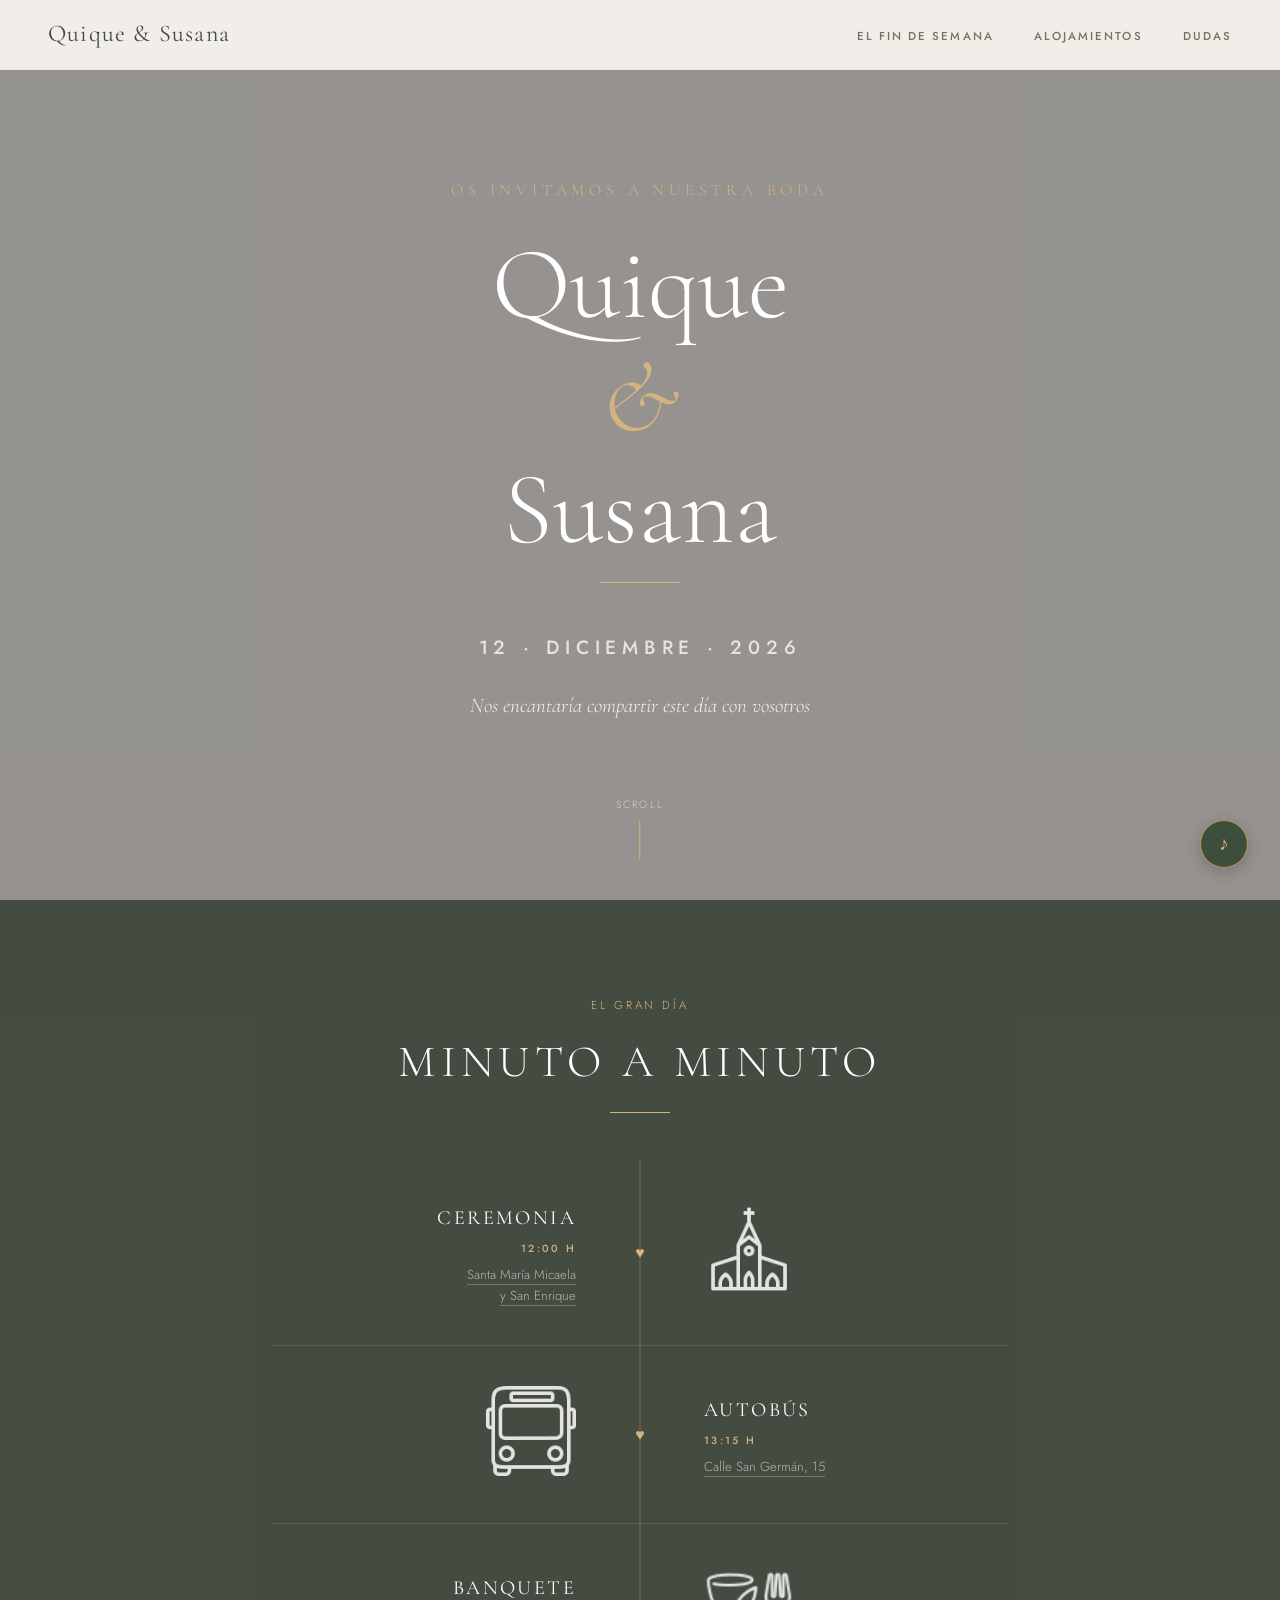
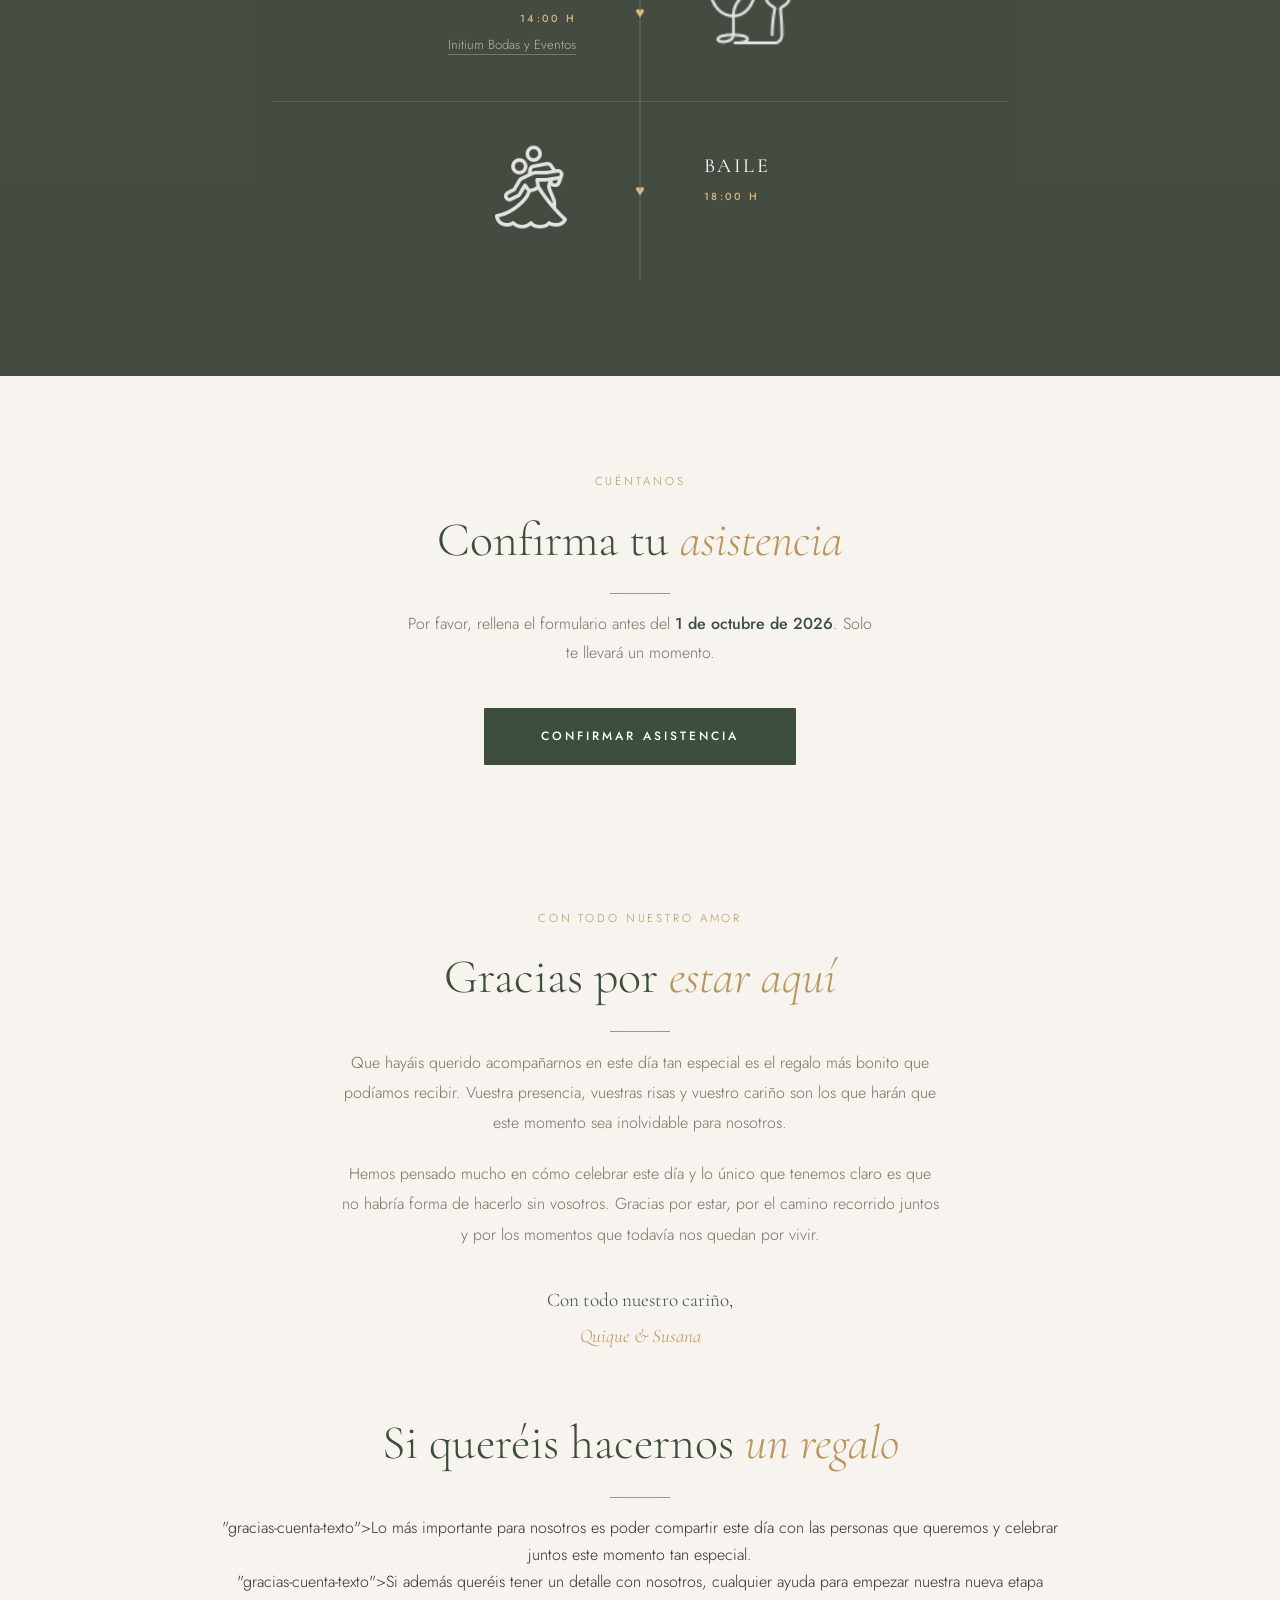
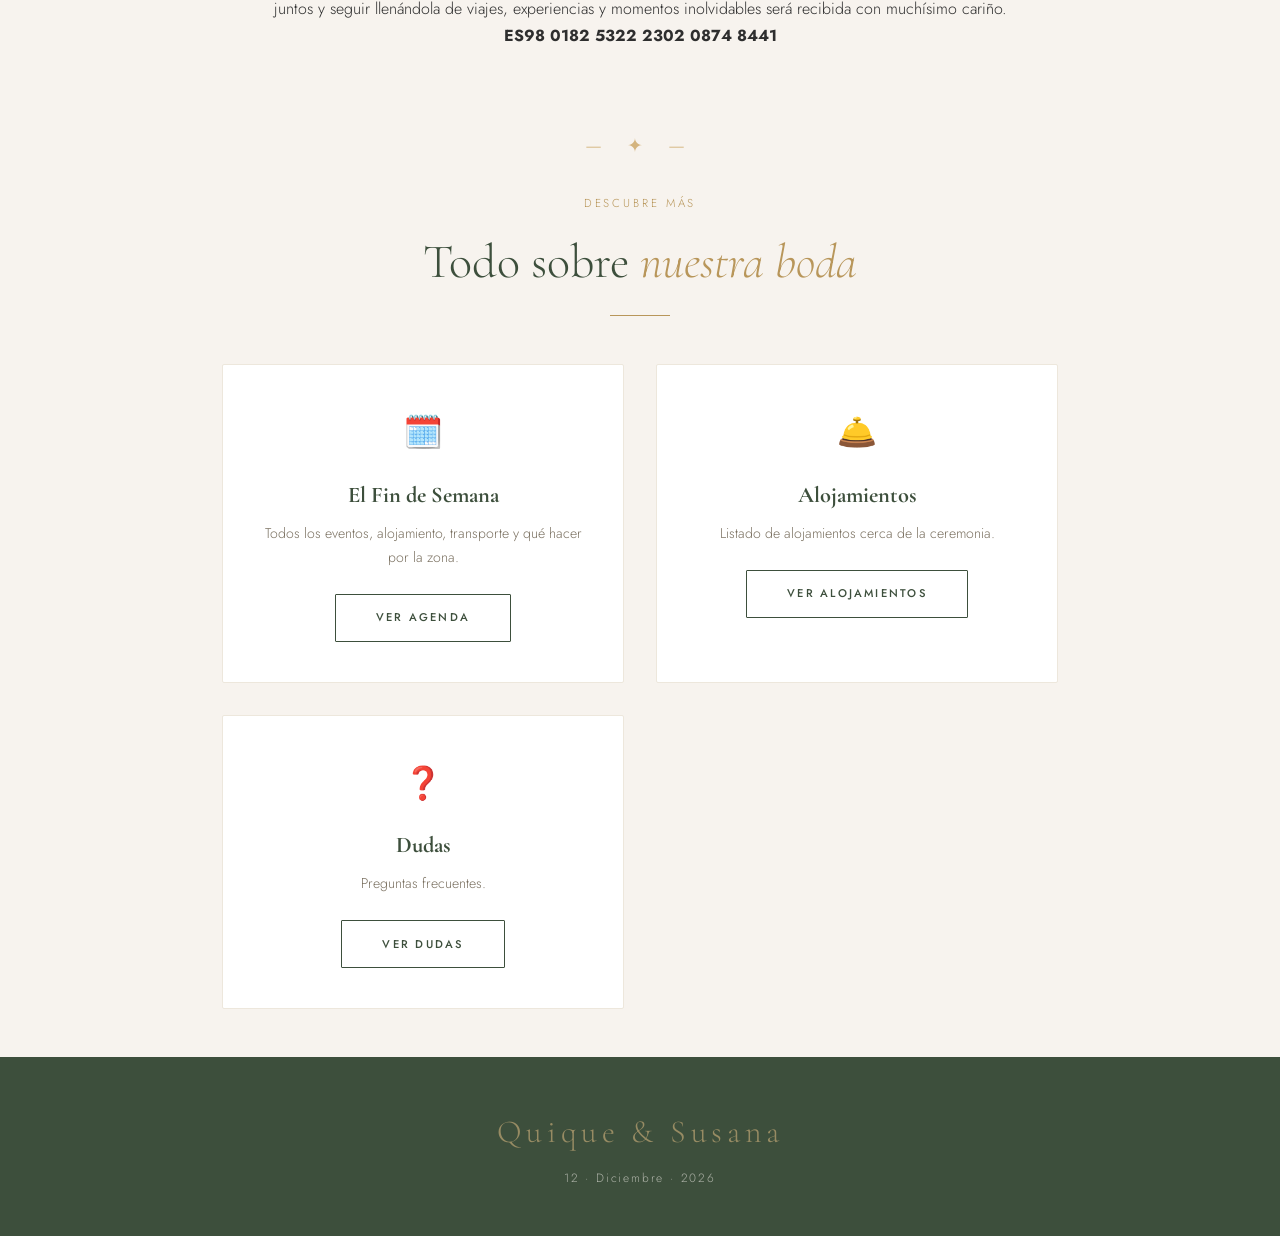
==== index.html @ ec11c087 "Update index.html" ====
<!DOCTYPE html>
<html lang="es">
<head>
  <meta charset="UTF-8" />
  <meta name="viewport" content="width=device-width, initial-scale=1.0" />
  <title>Quique &amp; Susana — Nuestra Boda</title>
  <meta name="description" content="Nos encantaría compartir este día con vosotros. Quique y Susana se casan." />
  <link rel="stylesheet" href="css/styles.css" />
</head>
<body>

  <script src="js/nav.js"></script>

  <!-- MÚSICA -->
  <audio id="musica-boda" loop preload="auto">
    <source src="music/cancion.mp3" type="audio/mpeg">
  </audio>
  <button class="music-btn" id="music-btn" aria-label="Reproducir música">
    <span class="music-icon">♪</span>
  </button>

  <!-- HERO -->
  <section class="hero">
    <p class="hero-ornament">Os invitamos a nuestra boda</p>
    <h1>Quique<br><em>&amp;</em><br>Susana</h1>
    <div class="hero-divider"></div>
    <p class="hero-fecha">12 · Diciembre · 2026</p>
    <p class="hero-tagline">Nos encantaría compartir este día con vosotros</p>
    <div class="scroll-hint"><span>Scroll</span></div>
  </section>

<!-- MINUTO A MINUTO -->
<section class="seccion-timeline">
  <p class="section-subtitle tl-sub">El gran día</p>
  <h2 class="tl-titulo">Minuto a Minuto</em></h2>
  <div class="section-divider tl-div"></div>

  <div class="tl2-linea">

    <div class="tl2-fila">
      <div class="tl2-izq">
        <p class="tl2-nombre">Ceremonia</p>
        <p class="tl2-hora">12:00 h</p>
        <p class="tl2-lugar">
          <a href="https://www.google.com/maps/place/Parroquia+Santa+Mar%C3%ADa+Micaela+y+San+Enrique/@40.4556296,-3.6995782,17z/data=!3m2!4b1!5s0xd42290230dfd3ff:0x9cf616111c5d8d3f!4m6!3m5!1s0xd422903cb84acc3:0x60b1eb9ef5229536!8m2!3d40.4556255!4d-3.6970033!16s%2Fg%2F1vgx21jt?entry=ttu&g_ep=EgoyMDI2MDgxOS4wIKXMDSoASAFQAw%3D%3D" target="_blank" rel="noopener" class="tl2-enlace">
            Santa María Micaela<br>y San Enrique
          </a>
        </p>
      </div>
      <div class="tl2-centro"><span class="tl2-corazon">♥</span></div>
      <div class="tl2-der">
        <img src="img/icons8-iglesia-100.png" alt="Ceremonia" class="tl2-img">
      </div>
    </div>

    <div class="tl2-fila reverse">
      <div class="tl2-izq">
        <img src="img/icons8-autobús-100.png" alt="Autobús" class="tl2-img">
      </div>
      <div class="tl2-centro"><span class="tl2-corazon">♥</span></div>
      <div class="tl2-der">
        <p class="tl2-nombre">Autobús</p>
        <p class="tl2-hora">13:15 h</p>
        <p class="tl2-lugar">
          <a href="https://www.google.com/maps/place/C.+de+San+Germ%C3%A1n,+15,+Tetu%C3%A1n,+28020+Madrid/@40.4562988,-3.6975394,17z/data=!3m1!4b1!4m6!3m5!1s0xd422902fde0911b:0xd0519e570d35926f!8m2!3d40.4562947!4d-3.6949645!16s%2Fg%2F11rg65rl2_?entry=ttu&g_ep=EgoyMDI2MDgxOS4wIKXMDSoASAFQAw%3D%3D" target="_blank" rel="noopener" class="tl2-enlace">
            Calle San Germán, 15
          </a>
        </p>        
      </div>
    </div>

    <div class="tl2-fila">
      <div class="tl2-izq">
        <p class="tl2-nombre">Banquete</p>
        <p class="tl2-hora">14:00 h</p>
        <p class="tl2-lugar">
          <a href="https://www.google.com/maps/place/INITIUM+Bodas+y+Eventos/@40.5437583,-3.6857447,17z/data=!3m1!4b1!4m6!3m5!1s0xd422b67a5bb1279:0xf2a34276d61130d7!8m2!3d40.5437543!4d-3.6831698!16s%2Fg%2F11wmzf19rx?entry=ttu&g_ep=EgoyMDI2MDgxOS4wIKXMDSoASAFQAw%3D%3D" target="_blank" rel="noopener" class="tl2-enlace">
            Initium Bodas y Eventos
          </a>        
      </div>
      <div class="tl2-centro"><span class="tl2-corazon">♥</span></div>
      <div class="tl2-der">
        <img src="img/icons8-comida-64.png" alt="Banquete" class="tl2-img">
      </div>
    </div>

    <div class="tl2-fila reverse">
      <div class="tl2-izq">
        <img src="img/icons8-baile-de-salón-100.png" alt="Baile" class="tl2-img">
      </div>
      <div class="tl2-centro"><span class="tl2-corazon">♥</span></div>
      <div class="tl2-der">
        <p class="tl2-nombre">Baile</p>
        <p class="tl2-hora">18:00 h</p>
        <p class="tl2-lugar">&nbsp;</p>
      </div>
    </div>

  </div>
</section>

  <!-- RSVP -->
  <section class="seccion-rsvp">
    <p class="section-subtitle">Cuéntanos</p>
    <h2 class="section-title">Confirma tu <em>asistencia</em></h2>
    <div class="section-divider"></div>
    <p class="rsvp-intro">Por favor, rellena el formulario antes del <strong>1 de octubre de 2026</strong>. Solo te llevará un momento.</p>
    <a
      href="https://tally.so/r/ja8NY1"
      target="_blank"
      rel="noopener"
      class="btn btn-primary rsvp-btn">
      Confirmar asistencia
    </a>
  </section>
<!-- AGRADECIMIENTO -->
<section class="section seccion-gracias">
  <p class="section-subtitle">Con todo nuestro amor</p>
  <h2 class="section-title">Gracias por <em>estar aquí</em></h2>
  <div class="section-divider"></div>

  <div class="gracias-texto">
    <p>
      Que hayáis querido acompañarnos en este día tan especial es el regalo más bonito que podíamos recibir. Vuestra presencia, vuestras risas y vuestro cariño son los que harán que este momento sea inolvidable para nosotros.
    </p>
    <p>
      Hemos pensado mucho en cómo celebrar este día y lo único que tenemos claro es que no habría forma de hacerlo sin vosotros. Gracias por estar, por el camino recorrido juntos y por los momentos que todavía nos quedan por vivir.
    </p>
    <p class="gracias-firma">Con todo nuestro cariño,<br><em>Quique &amp; Susana</em></p>
  </div>

  <h2 class="section-title">Si queréis hacernos <em>un regalo</em></h2>
  <div class="section-divider"></div>
    <p>"gracias-cuenta-texto">Lo más importante para nosotros es poder compartir este día con las personas que queremos y celebrar juntos este momento tan especial.</p>
    <p>"gracias-cuenta-texto">Si además queréis tener un detalle con nosotros, cualquier ayuda para empezar nuestra nueva etapa juntos y seguir llenándola de viajes, experiencias y momentos inolvidables será recibida con muchísimo cariño.</p>
    <p><strong>ES98 0182 5322 2302 0874 8441</strong></p>    
  </div>
</section>
  <div class="ornamental-divider">— ✦ —</div>

  <!-- ACCESOS RÁPIDOS -->
  <section class="section" style="padding-top:0;">
    <p class="section-subtitle">Descubre más</p>
    <h2 class="section-title">Todo sobre <em>nuestra boda</em></h2>
    <div class="section-divider"></div>
    <div class="info-grid">      
      <div class="info-block">
        <span class="info-icon">🗓️</span>
        <h3>El Fin de Semana</h3>
        <p>Todos los eventos, alojamiento, transporte y qué hacer por la zona.</p>
        <a href="el-fin-de-semana.html" class="btn btn-outline">Ver agenda</a>
      </div>
       <div class="info-block">
        <span class="info-icon">🛎️</span>
        <h3>Alojamientos</h3>
        <p>Listado de alojamientos cerca de la ceremonia.</p>
        <a href="alojamientos.html" class="btn btn-outline">Ver alojamientos</a>
      </div>
      <div class="info-block">
        <span class="info-icon">❓</span>
        <h3>Dudas</h3>
        <p>Preguntas frecuentes.</p>
        <a href="dudas.html" class="btn btn-outline">Ver dudas</a>
      </div>
    </div>
  </section>

  <!-- FOOTER -->
  <footer>
    <p class="footer-names">Quique &amp; Susana</p>
    <p>12 · Diciembre · 2026</p>
  </footer>

  <script src="js/main.js"></script>
</body>
</html>
---- css/styles.css ----
/* ===========================
   QUIQUE & SUSANA — ESTILOS
   =========================== */

@import url('https://fonts.googleapis.com/css2?family=Cormorant+Garamond:ital,wght@0,300;0,400;0,600;1,300;1,400&family=Jost:wght@300;400;500&display=swap');

:root {
  --crema: #f7f3ee;
  --crema-dark: #ede7dc;
  --verde: #3d4f3c;
  --verde-light: #6b7f6a;
  --dorado: #b8965a;
  --dorado-light: #d4b47e;
  --text: #2e2e2e;
  --text-muted: #7a7060;
  --white: #ffffff;
  --nav-height: 70px;
}

*, *::before, *::after { box-sizing: border-box; margin: 0; padding: 0; }
html { scroll-behavior: smooth; }

body {
  font-family: 'Jost', sans-serif;
  font-weight: 300;
  background: var(--crema);
  color: var(--text);
  line-height: 1.7;
}

/* ---- NAVEGACIÓN ---- */
nav {
  position: fixed;
  top: 0; left: 0; right: 0;
  z-index: 100;
  height: var(--nav-height);
  background: rgba(247, 243, 238, 0.95);
  backdrop-filter: blur(8px);
  border-bottom: 1px solid var(--crema-dark);
  display: flex;
  align-items: center;
  justify-content: space-between;
  padding: 0 3rem;
}

.nav-logo {
  font-family: 'Cormorant Garamond', serif;
  font-size: 1.5rem;
  font-weight: 400;
  color: var(--verde);
  text-decoration: none;
  letter-spacing: 0.05em;
}

.nav-links {
  display: flex;
  gap: 2.5rem;
  list-style: none;
  align-items: center;
}

.nav-links a {
  font-size: 0.72rem;
  font-weight: 500;
  letter-spacing: 0.18em;
  text-transform: uppercase;
  color: var(--text-muted);
  text-decoration: none;
  transition: color 0.3s;
}

.nav-links a:hover,
.nav-links a.active { color: var(--verde); }

.hamburger {
  display: none;
  flex-direction: column;
  gap: 5px;
  cursor: pointer;
  background: none;
  border: none;
  padding: 4px;
}

.hamburger span {
  display: block;
  width: 24px;
  height: 1.5px;
  background: var(--verde);
  transition: all 0.3s;
}

/* ---- HERO ---- */
.hero {
  height: 100vh;
  min-height: 600px;
  display: flex;
  flex-direction: column;
  align-items: center;
  justify-content: center;
  text-align: center;
  padding: 2rem;
  position: relative;
  background-image: url('https://raw.githubusercontent.com/Quaque17/Quaque17.github.io/main/img/039fe354-429a-420e-af50-00321ff71bb2.jpeg');
  background-size: cover;
  background-position: center center;
  background-repeat: no-repeat;
  overflow: hidden;
}

.hero::before {
  content: '';
  position: absolute;
  inset: 0;
  background: rgba(0, 0, 0, 0.40);
  z-index: 0;
}

.hero > * {
  position: relative;
  z-index: 1;
}

.hero-ornament {
  font-family: 'Cormorant Garamond', serif;
  font-size: 1rem;
  letter-spacing: 0.3em;
  text-transform: uppercase;
  color: #d4b47e;
  margin-bottom: 1.5rem;
}

.hero h1 {
  font-family: 'Cormorant Garamond', serif;
  font-size: clamp(3.5rem, 8vw, 7rem);
  font-weight: 300;
  line-height: 1.1;
  color: #ffffff;
  margin-bottom: 1rem;
}

.hero h1 em {
  font-style: italic;
  font-weight: 300;
  color: #d4b47e;
}

.hero-divider {
  width: 80px;
  height: 1px;
  background: #d4b47e;
  margin: 0 auto 1.5rem;
}

.hero-fecha {
  font-size: 1.20rem;
  font-weight: 500;
  letter-spacing: 0.3em;
  text-transform: uppercase;
  color: rgba(255, 255, 255, 0.75);
  margin: 1.5rem 0;
}

.hero-tagline {
  font-family: 'Cormorant Garamond', serif;
  font-size: 1.3rem;
  font-style: italic;
  color: rgba(255, 255, 255, 0.88);
  max-width: 420px;
}

.scroll-hint {
  position: absolute;
  bottom: 2.5rem;
  left: 50%;
  transform: translateX(-50%);
  display: flex;
  flex-direction: column;
  align-items: center;
  gap: 6px;
  animation: bounce 2s infinite;
  z-index: 1;
}

.scroll-hint span {
  font-size: 0.65rem;
  letter-spacing: 0.2em;
  text-transform: uppercase;
  color: rgba(255, 255, 255, 0.6);
}

.scroll-hint::after {
  content: '';
  width: 1px;
  height: 40px;
  background: #d4b47e;
}

@keyframes bounce {
  0%, 100% { transform: translateX(-50%) translateY(0); }
  50% { transform: translateX(-50%) translateY(6px); }
}

/* ---- SECCIONES ---- */
.section {
  padding: 3rem 2rem;
  max-width: 900px;
  margin: 0 auto;
}

.section-title {
  font-family: 'Cormorant Garamond', serif;
  font-size: clamp(2rem, 4vw, 3rem);
  font-weight: 300;
  color: var(--verde);
  text-align: center;
  margin-bottom: 0.5rem;
}

.section-title em {
  font-style: italic;
  color: var(--dorado);
}

.section-subtitle {
  text-align: center;
  font-size: 0.72rem;
  letter-spacing: 0.25em;
  text-transform: uppercase;
  color: var(--dorado);
  margin-bottom: 0.5rem;
}

.section-divider {
  width: 60px;
  height: 1px;
  background: var(--dorado);
  margin: 0.75rem auto 1rem;
}

/* ---- PÁGINA HERO (subpáginas) ---- */
.page-hero {
  height: 20vh;
  min-height: 160px;
  display: flex;
  flex-direction: column;
  align-items: center;
  justify-content: center;
  text-align: center;
  padding: 2rem;
  margin-top: var(--nav-height);
  background: linear-gradient(180deg, var(--crema-dark) 0%, var(--crema) 100%);
}

.page-hero h1 {
  font-family: 'Cormorant Garamond', serif;
  font-size: clamp(2.2rem, 5vw, 4rem);
  font-weight: 300;
  color: var(--verde);
}

/* ---- ACCESOS RÁPIDOS ---- */
.info-grid {
  display: grid;
  grid-template-columns: repeat(auto-fit, minmax(260px, 1fr));
  gap: 2rem;
  margin-top: 3rem;
}

.info-block {
  text-align: center;
  padding: 2.5rem 2rem;
  background: var(--white);
  border: 1px solid var(--crema-dark);
  border-radius: 2px;
  transition: box-shadow 0.3s;
}

.info-block:hover { box-shadow: 0 8px 32px rgba(0,0,0,0.07); }

.info-icon {
  font-size: 2rem;
  margin-bottom: 1rem;
  display: block;
}

.info-block h3 {
  font-family: 'Cormorant Garamond', serif;
  font-size: 1.4rem;
  color: var(--verde);
  margin-bottom: 0.5rem;
}

.info-block p {
  font-size: 0.88rem;
  color: var(--text-muted);
  line-height: 1.7;
  margin-bottom: 1.5rem;
}

/* ---- BOTONES ---- */
.btn {
  display: inline-block;
  padding: 0.85rem 2.5rem;
  font-size: 0.7rem;
  font-weight: 500;
  letter-spacing: 0.2em;
  text-transform: uppercase;
  text-decoration: none;
  transition: all 0.3s;
  border-radius: 1px;
  cursor: pointer;
  border: none;
}

.btn-primary {
  background: var(--verde);
  color: var(--white);
  border: 1px solid var(--verde);
}

.btn-primary:hover { background: var(--dorado); border-color: var(--dorado); }

.btn-outline {
  background: transparent;
  color: var(--verde);
  border: 1px solid var(--verde);
}

.btn-outline:hover { background: var(--verde); color: var(--white); }

/* ---- MINUTO A MINUTO ---- */
.seccion-timeline {
  background-image: url('https://raw.githubusercontent.com/Quaque17/Quaque17.github.io/main/img/039fe354-429a-420e-af50-00321ff71bb2.jpeg');
  background-size: cover;
  background-position: center center;
  background-attachment: fixed;
  position: relative;
  padding: 6rem 0;
  text-align: center;
}

.seccion-timeline::before {
  content: '';
  position: absolute;
  inset: 0;
  background: rgba(30, 40, 28, 0.82);
  z-index: 0;
}

.seccion-timeline > * {
  position: relative;
  z-index: 1;
}

.tl-sub { color: #d4b47e; }
.tl-div { background: #d4b47e; }

.tl-titulo {
  font-family: 'Cormorant Garamond', serif;
  font-size: clamp(1.8rem, 4vw, 2.8rem);
  font-weight: 300;
  color: #ffffff;
  letter-spacing: 0.12em;
  text-transform: uppercase;
  margin-bottom: 0.5rem;
}

.tl-titulo em {
  color: #d4b47e;
  font-style: italic;
  text-transform: lowercase;
}

.tl2-linea {
  position: relative;
  margin-top: 3rem;
  max-width: 800px;
  margin-left: auto;
  margin-right: auto;
  padding: 0 2rem;
}

.tl2-linea::before {
  content: '';
  position: absolute;
  left: 50%;
  top: 0; bottom: 0;
  width: 1px;
  background: rgba(212, 180, 126, 0.3);
  transform: translateX(-50%);
  z-index: 0;
}

.tl2-fila {
  display: grid;
  grid-template-columns: 1fr auto 1fr;
  align-items: center;
  min-height: 160px;
  position: relative;
}

.tl2-fila:not(:last-child)::after {
  content: '';
  position: absolute;
  bottom: 0;
  left: 0; right: 0;
  height: 1px;
  background: rgba(212, 180, 126, 0.18);
}

.tl2-izq {
  padding: 2.5rem 3rem 2.5rem 1rem;
  text-align: right;
}

.tl2-der {
  padding: 2.5rem 1rem 2.5rem 3rem;
  text-align: left;
}

.tl2-centro {
  display: flex;
  align-items: center;
  justify-content: center;
  z-index: 1;
  position: relative;
  width: 32px;
}

.tl2-corazon {
  font-size: 1rem;
  color: #d4b47e;
  line-height: 1;
  display: block;
  user-select: none;
}

.tl2-nombre {
  font-family: 'Cormorant Garamond', serif;
  font-size: 1.25rem;
  font-weight: 400;
  color: #ffffff;
  text-transform: uppercase;
  letter-spacing: 0.12em;
  margin-bottom: 0.3rem;
}

.tl2-hora {
  font-size: 0.65rem;
  font-weight: 500;
  letter-spacing: 0.22em;
  text-transform: uppercase;
  color: #d4b47e;
  margin-bottom: 0.4rem;
}

.tl2-lugar {
  font-size: 0.82rem;
  color: rgba(255, 255, 255, 0.6);
  line-height: 1.6;
}

.tl2-enlace {
  color: rgba(255, 255, 255, 0.6);
  text-decoration: none;
  border-bottom: 1px solid rgba(212, 180, 126, 0.4);
  transition: color 0.3s, border-color 0.3s;
}

.tl2-enlace:hover {
  color: #d4b47e;
  border-bottom-color: #d4b47e;
}

.tl2-img {
  width: 90px;
  height: 90px;
  object-fit: contain;
  opacity: 0.85;
}

/* ---- RSVP ---- */
.seccion-rsvp {
  text-align: center;
  padding: 6rem 2rem;
  max-width: 700px;
  margin: 0 auto;
}

.rsvp-intro {
  font-size: 1rem;
  color: var(--text-muted);
  margin-bottom: 2.5rem;
  max-width: 480px;
  margin-left: auto;
  margin-right: auto;
  line-height: 1.8;
}

.rsvp-intro strong { color: var(--verde); font-weight: 500; }

.rsvp-btn {
  font-size: 0.75rem;
  padding: 1.1rem 3.5rem;
  letter-spacing: 0.25em;
}

/* ---- AGRADECIMIENTO ---- */
.seccion-gracias { text-align: center; }

.gracias-texto {
  max-width: 600px;
  margin: 0 auto 3rem;
  font-size: 1rem;
  color: var(--text-muted);
  line-height: 1.9;
}

.gracias-texto p { margin-bottom: 1.25rem; }
.gracias-texto p:last-child { margin-bottom: 0; }

.gracias-firma {
  font-family: 'Cormorant Garamond', serif;
  font-size: 1.2rem;
  color: var(--verde);
  margin-top: 2rem !important;
}

.gracias-firma em { font-style: italic; color: var(--dorado); }

.gracias-cuenta {
  max-width: 500px;
  margin: 0 auto;
  padding: 2rem;
  border-top: 1px solid var(--crema-dark);
}

.gracias-cuenta-texto {
  font-size: 0.85rem;
  color: var(--text-muted);
  line-height: 1.7;
  margin-bottom: 1rem;
}

.gracias-iban {
  font-family: 'Cormorant Garamond', serif;
  font-size: 1.1rem;
  color: var(--verde);
  letter-spacing: 0.08em;
  margin-bottom: 0.75rem;
}

.gracias-cuenta-nota {
  font-size: 0.75rem;
  color: var(--text-muted);
  font-style: italic;
  opacity: 0.8;
}

/* ---- SEPARADOR DECORATIVO ---- */
.ornamental-divider {
  text-align: center;
  margin: 2rem 0;
  color: var(--dorado-light);
  font-size: 1.2rem;
  letter-spacing: 0.5em;
}

/* ---- TARJETAS EVENTO ---- */
.event-card {
  background: var(--white);
  border: 1px solid var(--crema-dark);
  border-radius: 2px;
  padding: 2.5rem;
  margin-bottom: 2rem;
  position: relative;
}

.event-card::before {
  content: '';
  position: absolute;
  left: 0; top: 0; bottom: 0;
  width: 3px;
  background: var(--dorado);
  border-radius: 2px 0 0 2px;
}

.event-tag {
  font-size: 0.65rem;
  font-weight: 500;
  letter-spacing: 0.2em;
  text-transform: uppercase;
  color: var(--dorado);
  margin-bottom: 0.5rem;
}

.event-title {
  font-family: 'Cormorant Garamond', serif;
  font-size: 1.8rem;
  font-weight: 400;
  color: var(--verde);
  margin-bottom: 0.3rem;
}

.event-meta {
  font-size: 0.75rem;
  letter-spacing: 0.12em;
  text-transform: uppercase;
  color: var(--text-muted);
  margin-bottom: 1rem;
}

.event-body { font-size: 0.95rem; color: var(--text-muted); line-height: 1.8; }
.event-body p { margin-bottom: 0.75rem; }
.event-body p:last-child { margin-bottom: 0; }

/* ---- LISTA DUDAS ---- */
.duda-lista {
  margin: 0.75rem 0 0.75rem 1.25rem;
  display: flex;
  flex-direction: column;
  gap: 0.5rem;
}

.duda-lista li {
  font-size: 0.92rem;
  color: var(--text-muted);
  line-height: 1.7;
}

/* ---- PERSONAS / CORTEJO ---- */
.person-grid {
  display: grid;
  grid-template-columns: repeat(auto-fit, minmax(240px, 1fr));
  gap: 2rem;
  margin-top: 2rem;
}

.person-card { text-align: center; padding: 1.5rem; }

.person-avatar {
  width: 80px;
  height: 80px;
  border-radius: 50%;
  background: var(--crema-dark);
  border: 2px solid var(--dorado-light);
  margin: 0 auto 1rem;
  display: flex;
  align-items: center;
  justify-content: center;
  font-family: 'Cormorant Garamond', serif;
  font-size: 1.8rem;
  color: var(--dorado);
}

.person-role {
  font-size: 0.65rem;
  letter-spacing: 0.2em;
  text-transform: uppercase;
  color: var(--dorado);
  margin-bottom: 0.25rem;
}

.person-name {
  font-family: 'Cormorant Garamond', serif;
  font-size: 1.3rem;
  color: var(--verde);
  margin-bottom: 0.5rem;
}

.person-desc { font-size: 0.88rem; color: var(--text-muted); line-height: 1.7; }

/* ---- INFO SUBPÁGINAS ---- */
.info-sub-grid {
  display: grid;
  grid-template-columns: repeat(auto-fit, minmax(200px, 1fr));
  gap: 2rem;
  margin-top: 2rem;
}

.info-sub-block { text-align: center; }
.info-sub-block .info-sub-icon { font-size: 1.5rem; margin-bottom: 0.75rem; display: block; }

.info-sub-block h3 {
  font-family: 'Cormorant Garamond', serif;
  font-size: 1.2rem;
  color: var(--verde);
  margin-bottom: 0.5rem;
}

.info-sub-block p { font-size: 0.88rem; color: var(--text-muted); line-height: 1.7; }

/* ---- LISTA DE BODA ---- */
.lista-intro {
  text-align: center;
  max-width: 600px;
  margin: 0 auto 3rem;
  font-size: 1rem;
  color: var(--text-muted);
  line-height: 1.8;
}

.lista-box {
  background: var(--white);
  border: 1px solid var(--crema-dark);
  border-radius: 2px;
  padding: 3rem;
  text-align: center;
  max-width: 560px;
  margin: 0 auto 2rem;
}

.lista-box h3 {
  font-family: 'Cormorant Garamond', serif;
  font-size: 1.8rem;
  font-weight: 300;
  color: var(--verde);
  margin-bottom: 0.5rem;
}

.lista-box p { color: var(--text-muted); margin-bottom: 1.5rem; }

/* ---- FOOTER ---- */
footer {
  background: var(--verde);
  color: var(--crema);
  text-align: center;
  padding: 3rem 2rem;
}

footer .footer-names {
  font-family: 'Cormorant Garamond', serif;
  font-size: 2rem;
  font-weight: 300;
  color: var(--dorado-light);
  margin-bottom: 0.5rem;
}

footer p {
  font-size: 0.75rem;
  letter-spacing: 0.15em;
  opacity: 0.6;
}

/* ---- BOTÓN MÚSICA ---- */
.music-btn {
  position: fixed;
  bottom: 2rem;
  right: 2rem;
  z-index: 200;
  width: 48px;
  height: 48px;
  border-radius: 50%;
  background: var(--verde);
  border: 1px solid var(--dorado);
  color: var(--dorado-light);
  font-size: 1.2rem;
  cursor: pointer;
  display: flex;
  align-items: center;
  justify-content: center;
  transition: all 0.3s;
  box-shadow: 0 4px 16px rgba(0,0,0,0.2);
}

.music-btn:hover { background: var(--dorado); color: var(--white); }

.music-btn.playing .music-icon {
  display: inline-block;
  animation: spin-note 4s linear infinite;
}

@keyframes spin-note {
  0%   { transform: rotate(0deg); }
  100% { transform: rotate(360deg); }
}

/* ---- HOTELES ---- */
.hotel-link-card {
  display: block;
  text-decoration: none;
  color: inherit;
  cursor: pointer;
}

.hotel-link-card:hover { box-shadow: 0 6px 24px rgba(0,0,0,0.08); }
.hotel-link-card:hover .event-title { color: var(--dorado); transition: color 0.3s; }
.hotel-link-card .event-meta { color: var(--dorado); font-size: 0.68rem; letter-spacing: 0.15em; }

/* ---- RESTAURANTES ---- */
.restaurante-lista {
  display: flex;
  flex-direction: column;
  gap: 0;
  margin-top: 0.5rem;
}

.restaurante-fila {
  display: flex;
  justify-content: space-between;
  align-items: center;
  gap: 1rem;
  padding: 0.9rem 0;
  border-bottom: 1px solid var(--crema-dark);
  text-decoration: none;
  transition: background 0.2s;
}

.restaurante-fila:last-child { border-bottom: none; }
.restaurante-fila:hover .restaurante-nombre { color: var(--dorado); }
.restaurante-fila > div { display: flex; flex-direction: column; gap: 0.2rem; }

.restaurante-nombre {
  font-family: 'Cormorant Garamond', serif;
  font-size: 1.1rem;
  color: var(--verde);
  font-weight: 400;
  transition: color 0.3s;
  display: block;
}

.restaurante-tipo { font-size: 0.78rem; color: var(--text-muted); display: block; }

.restaurante-ir {
  font-size: 0.62rem;
  font-weight: 500;
  letter-spacing: 0.15em;
  text-transform: uppercase;
  color: var(--dorado);
  white-space: nowrap;
  flex-shrink: 0;
}

.restaurante-ir:hover { color: var(--verde); }

/* ==============================
   MOBILE
   ============================== */
@media (max-width: 768px) {
  nav { padding: 0 1.5rem; }
  .nav-links { display: none; }

  .nav-links.open {
    display: flex;
    flex-direction: column;
    position: fixed;
    top: var(--nav-height);
    left: 0; right: 0;
    background: var(--crema);
    padding: 2rem;
    gap: 1.5rem;
    border-bottom: 1px solid var(--crema-dark);
    align-items: flex-start;
    box-shadow: 0 8px 24px rgba(0,0,0,0.08);
  }

  .hamburger { display: flex; }
  .section { padding: 2rem 1.5rem; }
  .seccion-rsvp { padding: 3rem 1.5rem; }
  .seccion-gracias { padding: 3rem 1.5rem; }
  .hero h1 { font-size: clamp(3rem, 12vw, 5rem); }
  .hero-tagline { font-size: 1.1rem; }
  .info-grid { grid-template-columns: 1fr; gap: 1.25rem; }
  .info-block { padding: 2rem 1.5rem; }
  .event-card { padding: 1.75rem; }
  .person-grid { grid-template-columns: 1fr; }
  .lista-box { padding: 2rem 1.5rem; }
  .info-sub-grid { grid-template-columns: 1fr; }

  .music-btn {
    bottom: 1.25rem;
    right: 1.25rem;
    width: 44px;
    height: 44px;
    font-size: 1rem;
  }

  .rsvp-btn {
    width: 100%;
    text-align: center;
    padding: 1rem 2rem;
    box-sizing: border-box;
  }

  .gracias-texto { font-size: 0.95rem; }
  .gracias-cuenta { padding: 1.5rem 0; }

  .restaurante-fila {
    flex-direction: column;
    align-items: flex-start;
    gap: 0.4rem;
  }

  .restaurante-ir { margin-top: 0.1rem; }

  /* ---- MINUTO A MINUTO MÓVIL ---- */
  .seccion-timeline {
    background-attachment: scroll;
    padding: 4rem 0;
  }

  .tl2-linea {
    padding: 0 1.5rem;
    max-width: 100%;
  }

  .tl2-linea::before {
    left: 3rem;
    transform: none;
  }

  .tl2-fila {
    display: flex;
    flex-direction: row;
    align-items: center;
    min-height: auto;
    padding: 1.5rem 0;
    gap: 0;
    position: relative;
  }

  .tl2-fila:not(:last-child)::after { left: 0; right: 0; }

  .tl2-centro {
    order: 1;
    width: 3rem;
    flex-shrink: 0;
    justify-content: center;
    align-self: center;
  }

  .tl2-fila:not(.reverse) .tl2-izq {
    display: block;
    order: 2;
    flex: 1;
    text-align: left;
    padding: 0 0.75rem;
  }

  .tl2-fila:not(.reverse) .tl2-der {
    display: flex;
    order: 3;
    flex: 0;
    padding: 0;
    align-items: center;
  }

  .tl2-fila.reverse .tl2-der {
    display: block;
    order: 2;
    flex: 1;
    text-align: left;
    padding: 0 0.75rem;
  }

  .tl2-fila.reverse .tl2-izq {
    display: flex;
    order: 3;
    flex: 0;
    padding: 0;
    align-items: center;
    text-align: left;
  }

  .tl2-img {
    width: 50px;
    height: 50px;
    opacity: 0.75;
  }
}
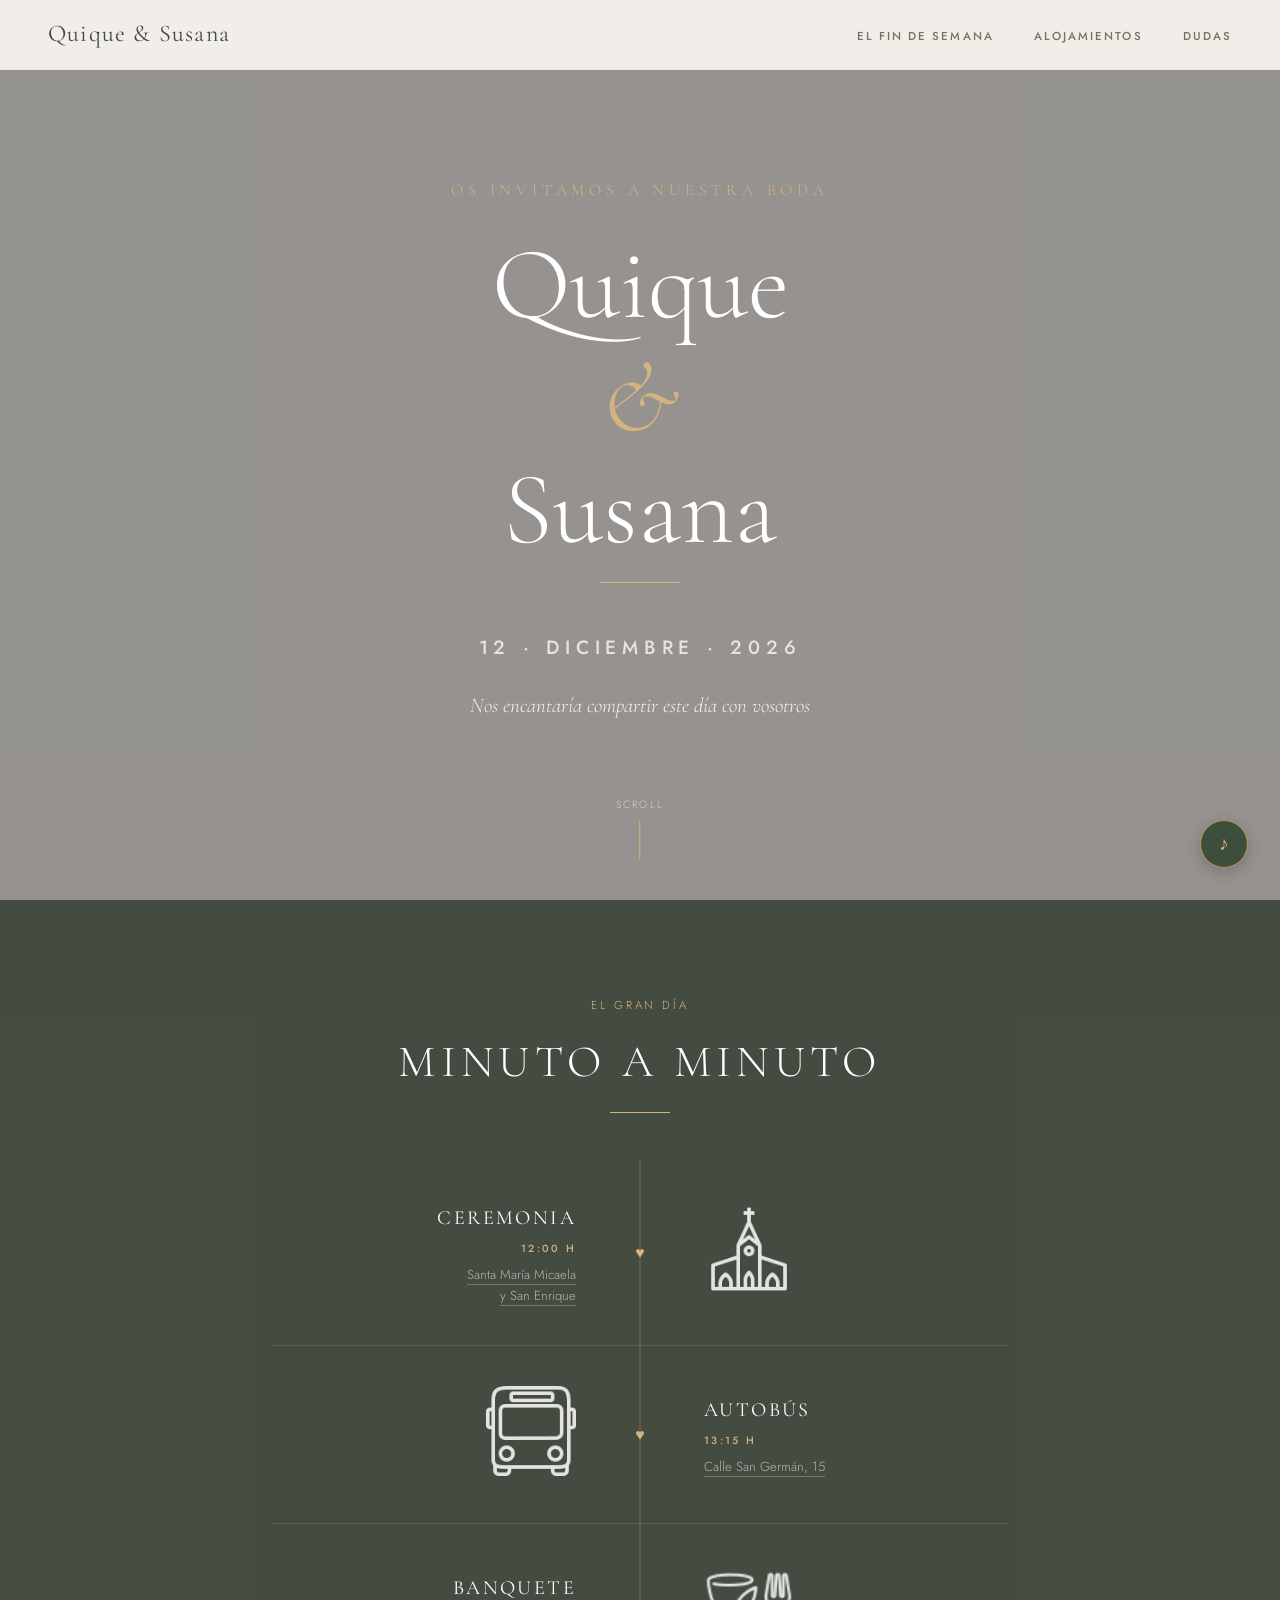
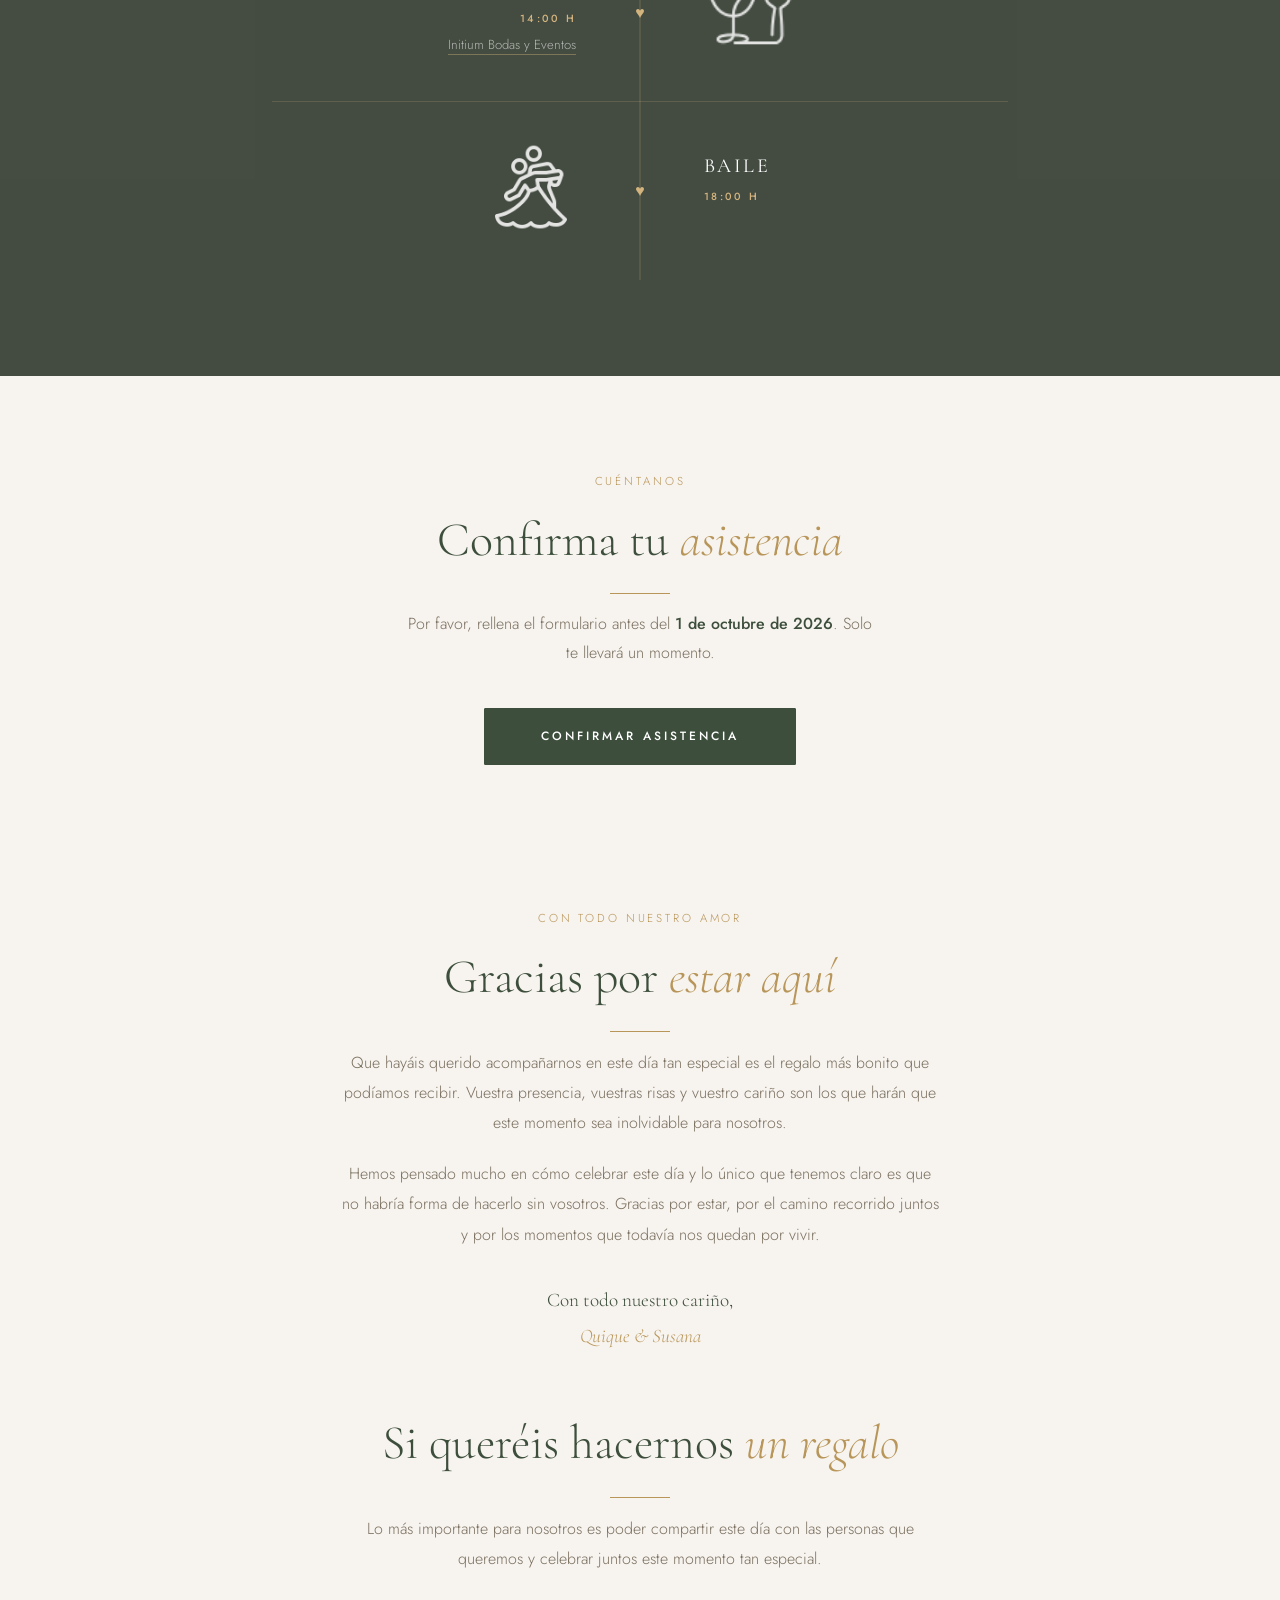
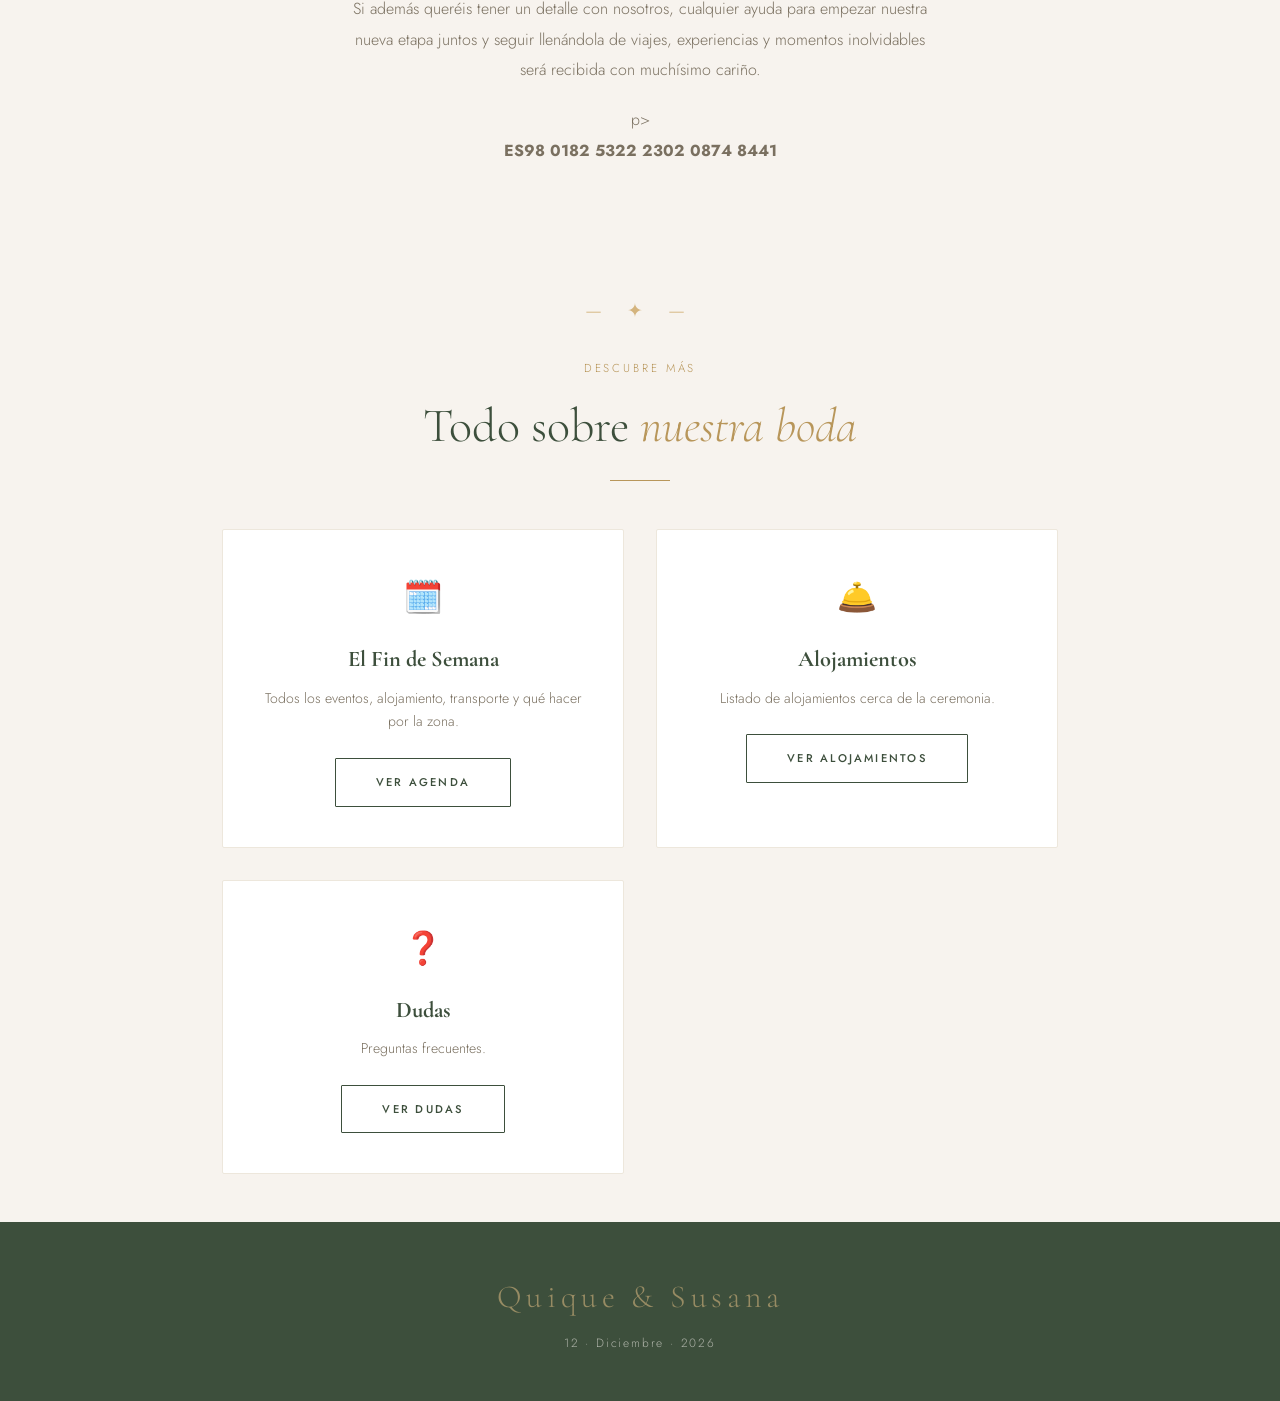
==== commit 2614f9a8: "Update index.html" ====
--- a/index.html
+++ b/index.html
@@ -131,9 +131,11 @@
 
   <h2 class="section-title">Si queréis hacernos <em>un regalo</em></h2>
   <div class="section-divider"></div>
-    <p>"gracias-cuenta-texto">Lo más importante para nosotros es poder compartir este día con las personas que queremos y celebrar juntos este momento tan especial.</p>
-    <p>"gracias-cuenta-texto">Si además queréis tener un detalle con nosotros, cualquier ayuda para empezar nuestra nueva etapa juntos y seguir llenándola de viajes, experiencias y momentos inolvidables será recibida con muchísimo cariño.</p>
-    <p><strong>ES98 0182 5322 2302 0874 8441</strong></p>    
+  <div class="gracias-texto">
+    <p>Lo más importante para nosotros es poder compartir este día con las personas que queremos y celebrar juntos este momento tan especial.</p>
+    <p>Si además queréis tener un detalle con nosotros, cualquier ayuda para empezar nuestra nueva etapa juntos y seguir llenándola de viajes, experiencias y momentos inolvidables será recibida con muchísimo cariño.</p>
+    <p></p>p>
+  <p><strong>ES98 0182 5322 2302 0874 8441</strong></p>    
   </div>
 </section>
   <div class="ornamental-divider">— ✦ —</div>
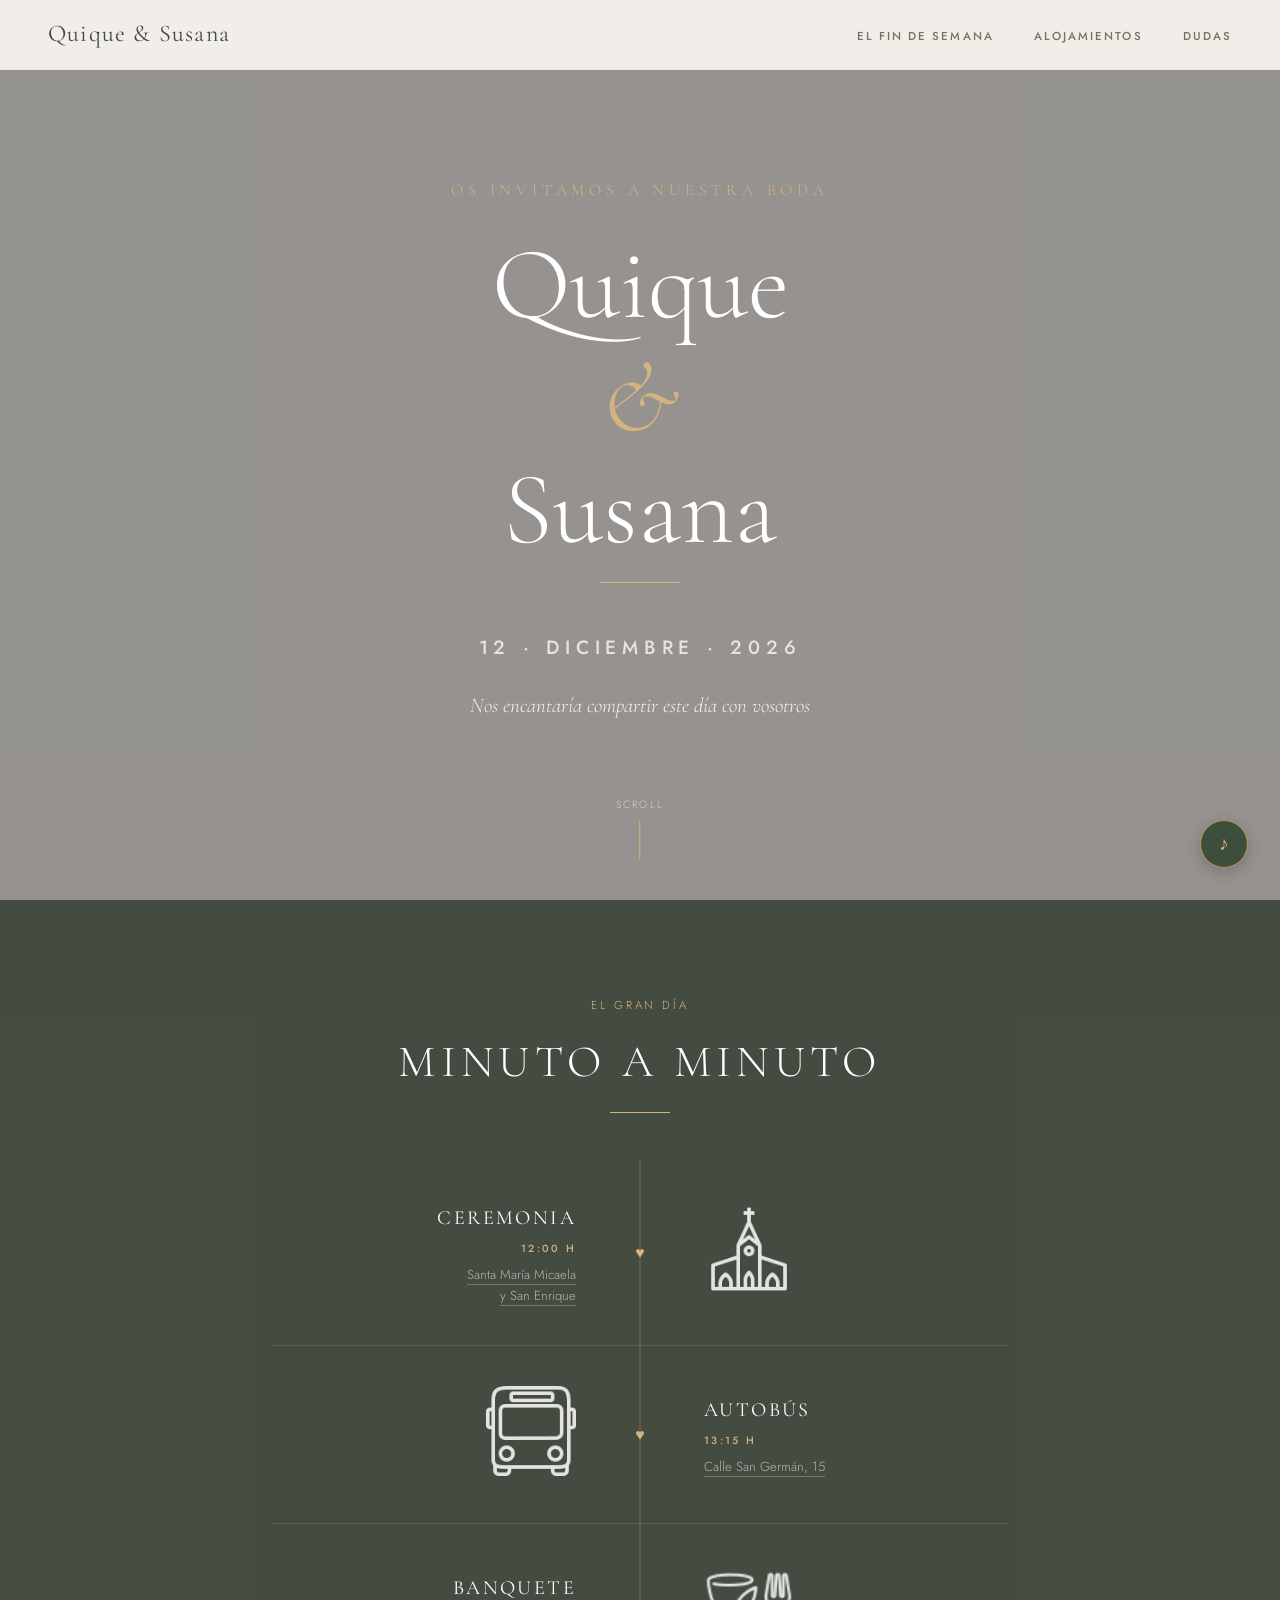
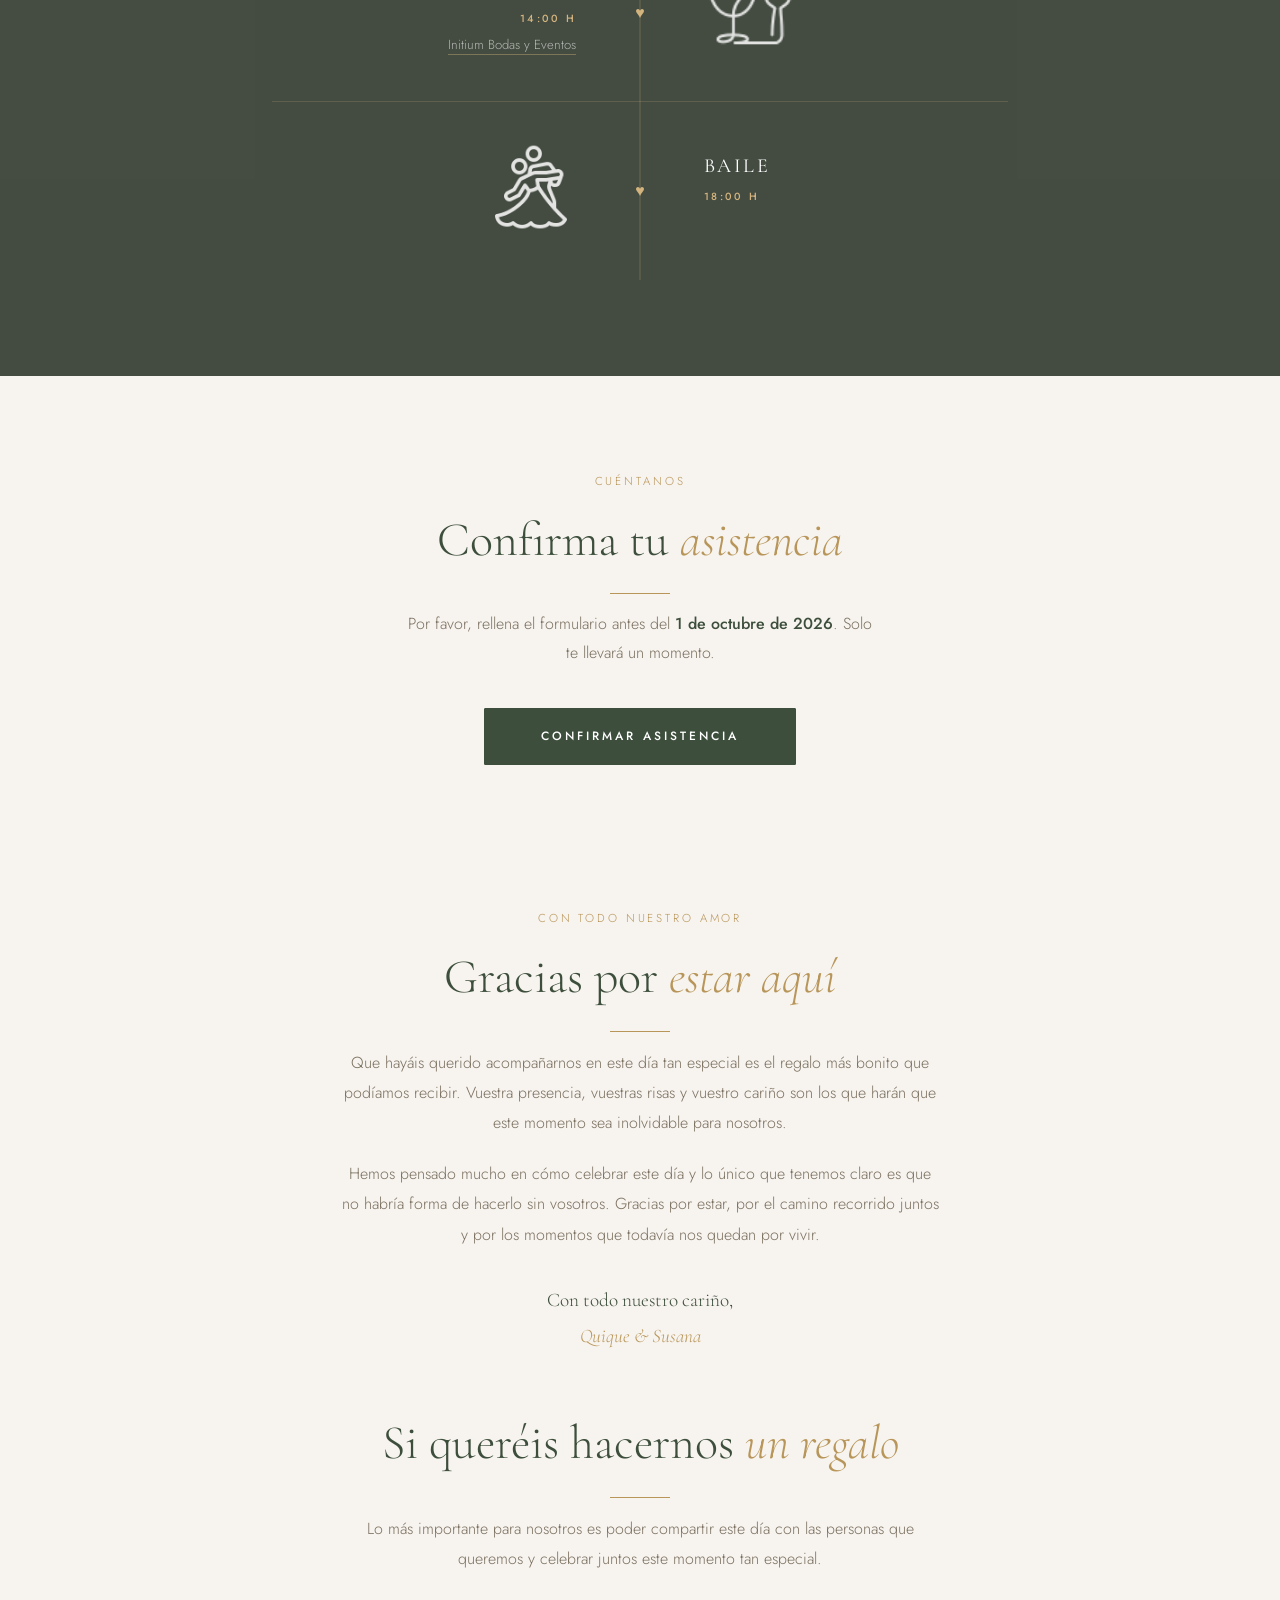
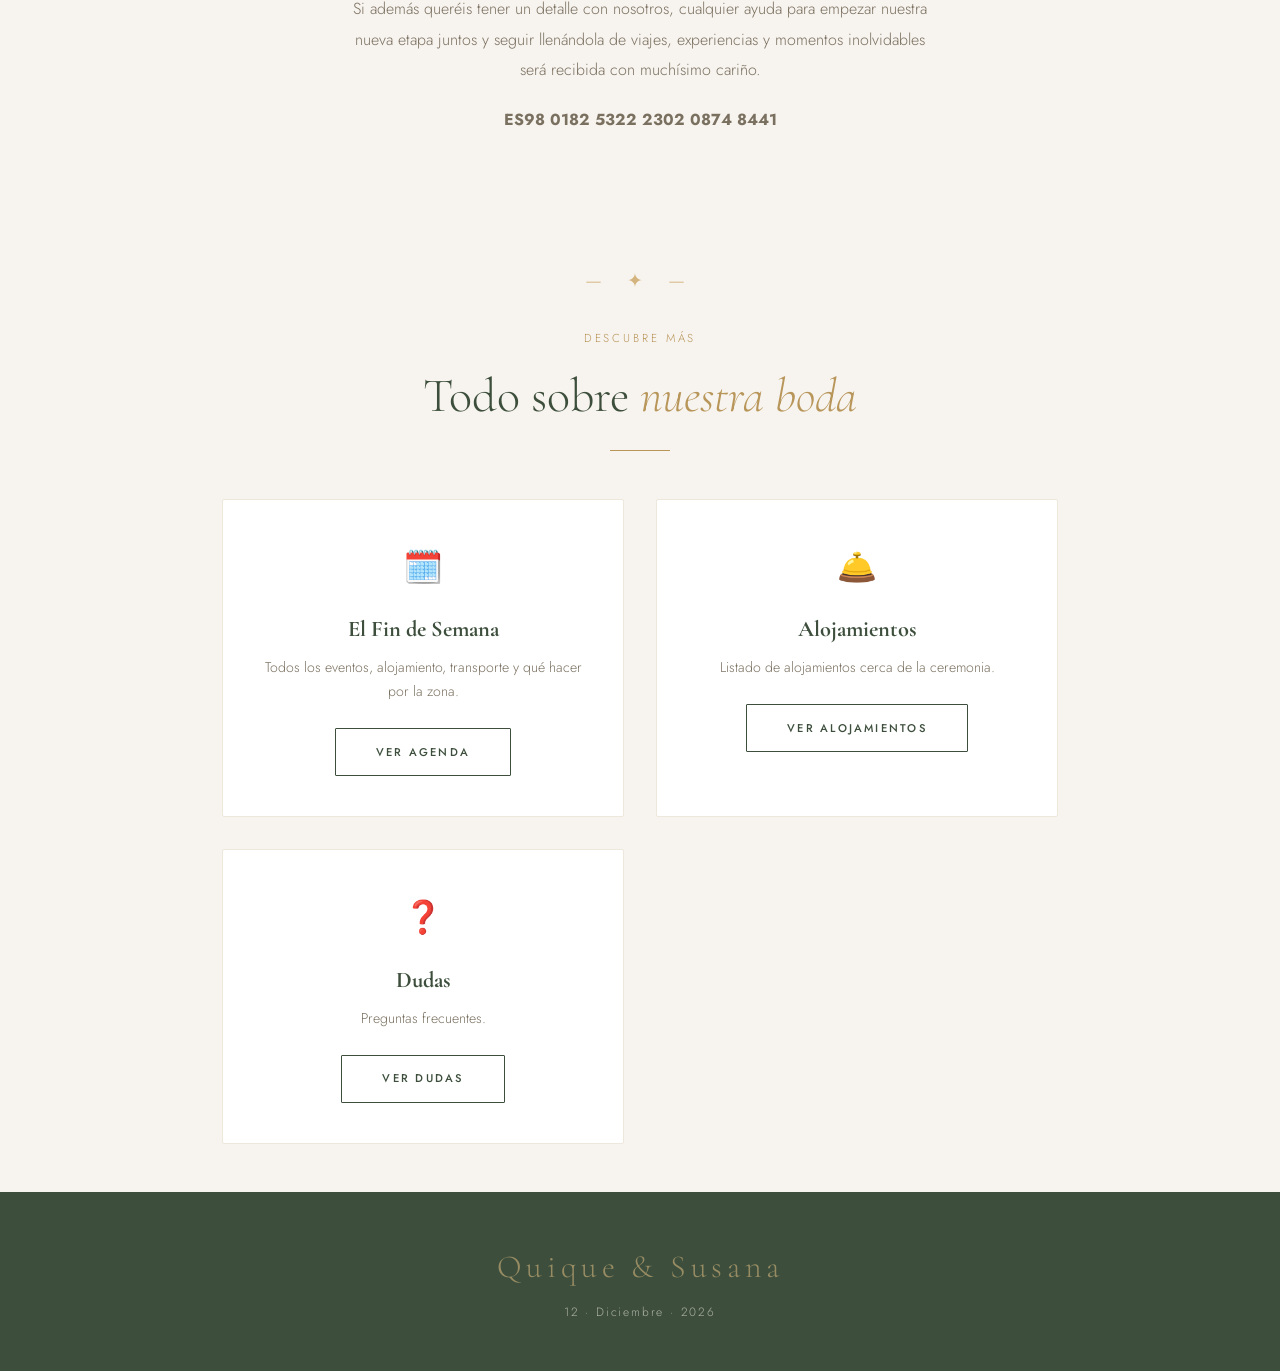
==== commit 37608be8: "Update index.html" ====
--- a/index.html
+++ b/index.html
@@ -134,7 +134,7 @@
   <div class="gracias-texto">
     <p>Lo más importante para nosotros es poder compartir este día con las personas que queremos y celebrar juntos este momento tan especial.</p>
     <p>Si además queréis tener un detalle con nosotros, cualquier ayuda para empezar nuestra nueva etapa juntos y seguir llenándola de viajes, experiencias y momentos inolvidables será recibida con muchísimo cariño.</p>
-    <p></p>p>
+    <p></p>
   <p><strong>ES98 0182 5322 2302 0874 8441</strong></p>    
   </div>
 </section>
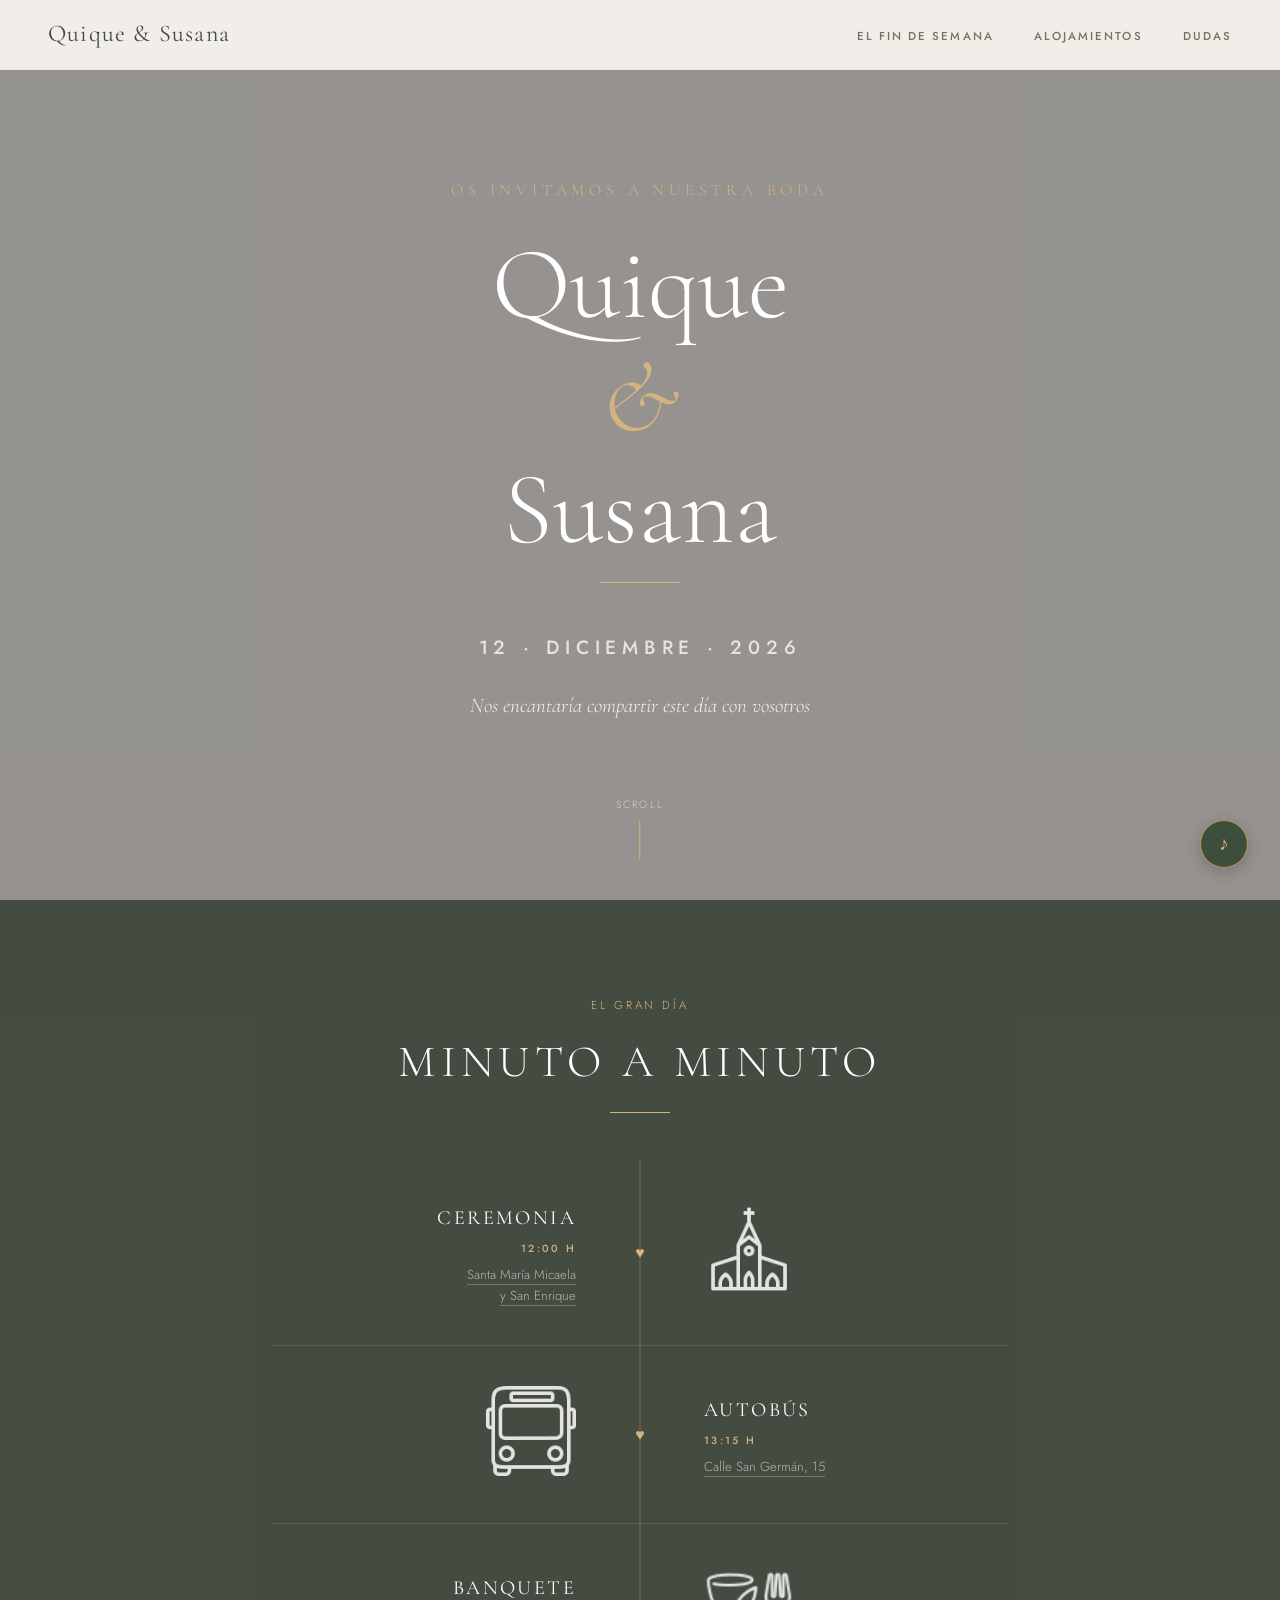
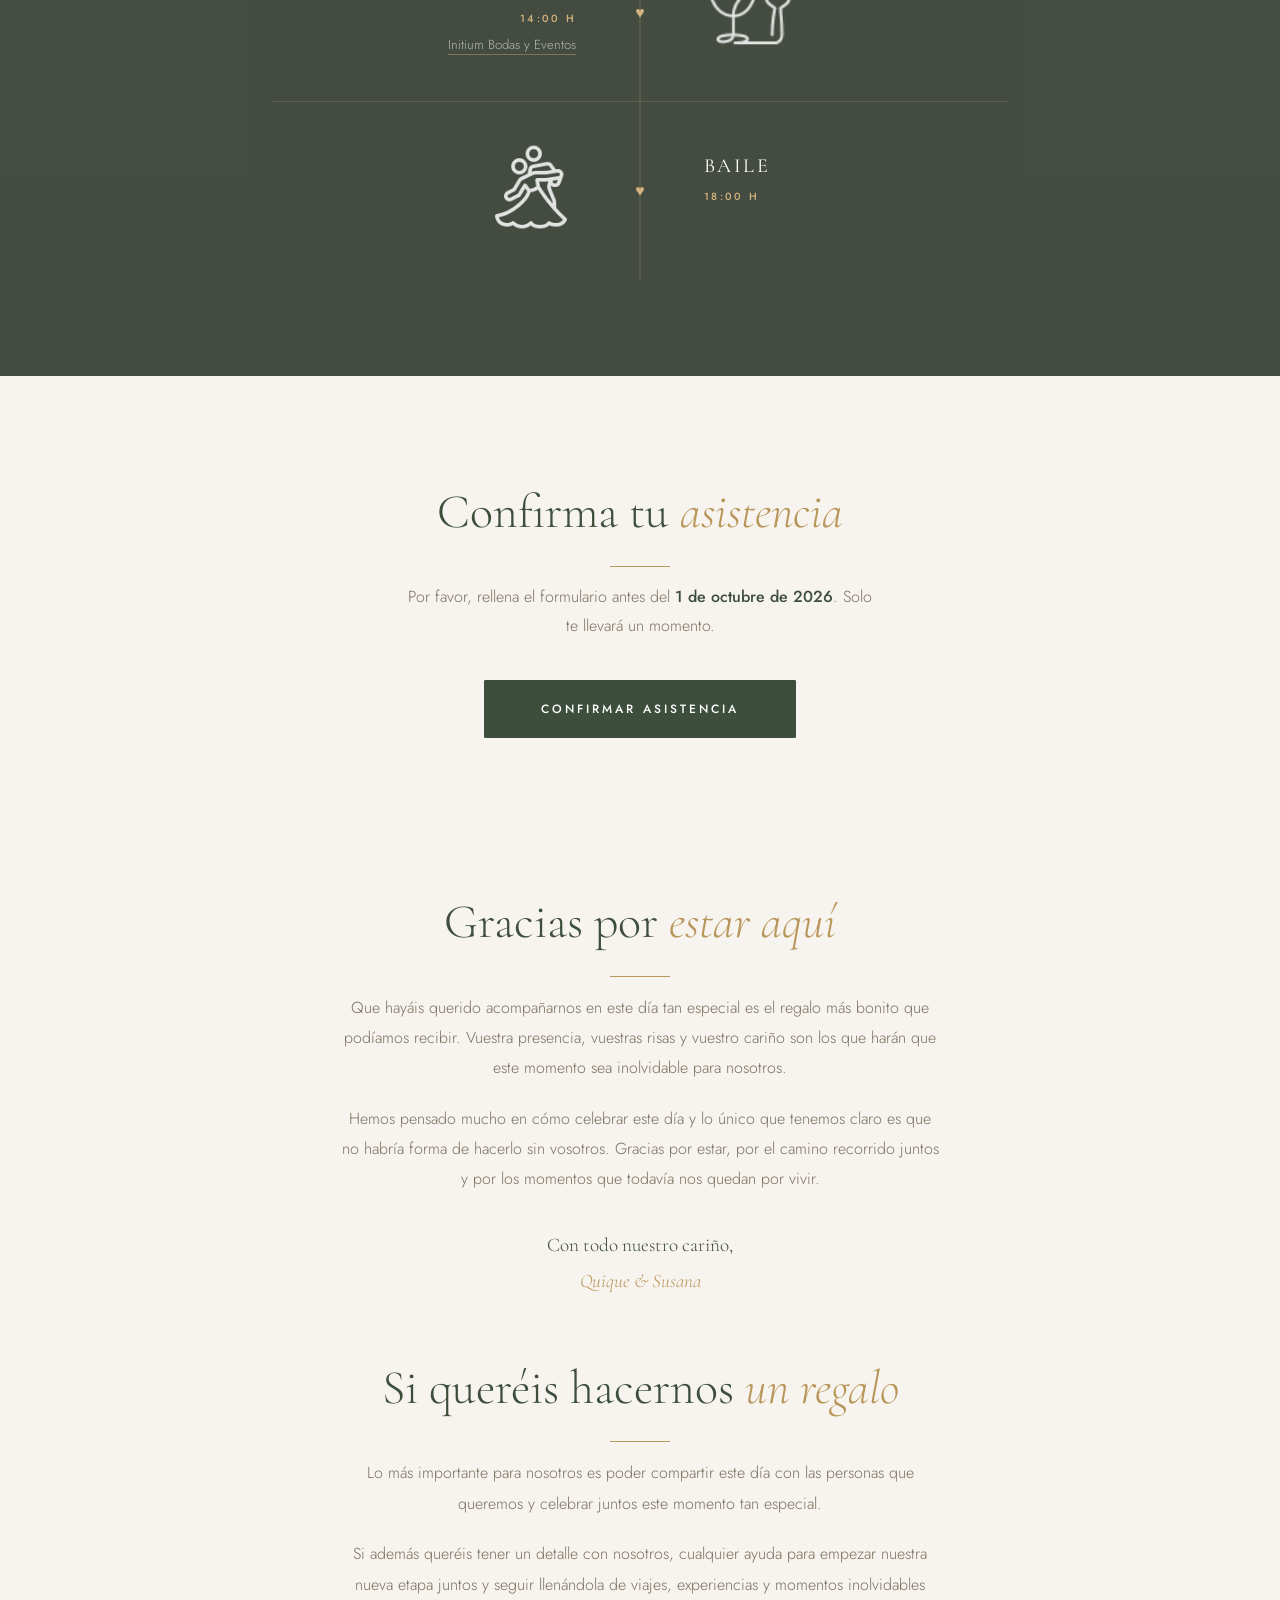
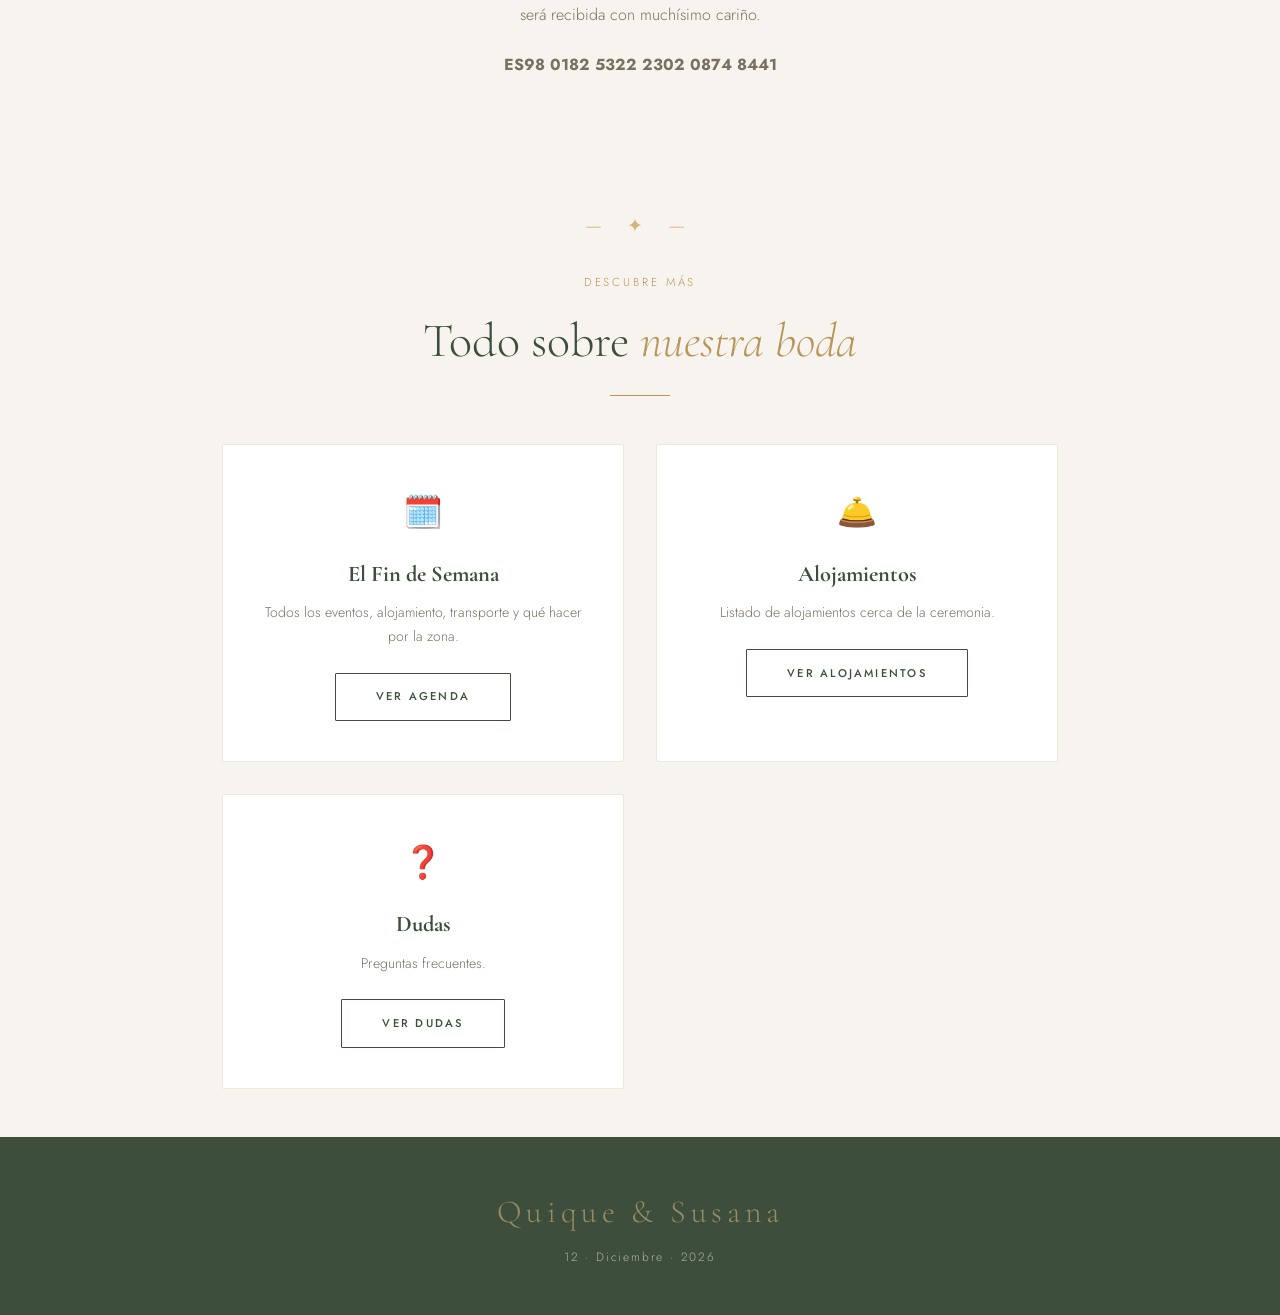
==== commit b5205231: "Update index.html" ====
--- a/index.html
+++ b/index.html
@@ -100,8 +100,7 @@
 </section>
 
   <!-- RSVP -->
-  <section class="seccion-rsvp">
-    <p class="section-subtitle">Cuéntanos</p>
+  <section class="seccion-rsvp">    
     <h2 class="section-title">Confirma tu <em>asistencia</em></h2>
     <div class="section-divider"></div>
     <p class="rsvp-intro">Por favor, rellena el formulario antes del <strong>1 de octubre de 2026</strong>. Solo te llevará un momento.</p>
@@ -114,8 +113,7 @@
     </a>
   </section>
 <!-- AGRADECIMIENTO -->
-<section class="section seccion-gracias">
-  <p class="section-subtitle">Con todo nuestro amor</p>
+<section class="section seccion-gracias">  
   <h2 class="section-title">Gracias por <em>estar aquí</em></h2>
   <div class="section-divider"></div>
 
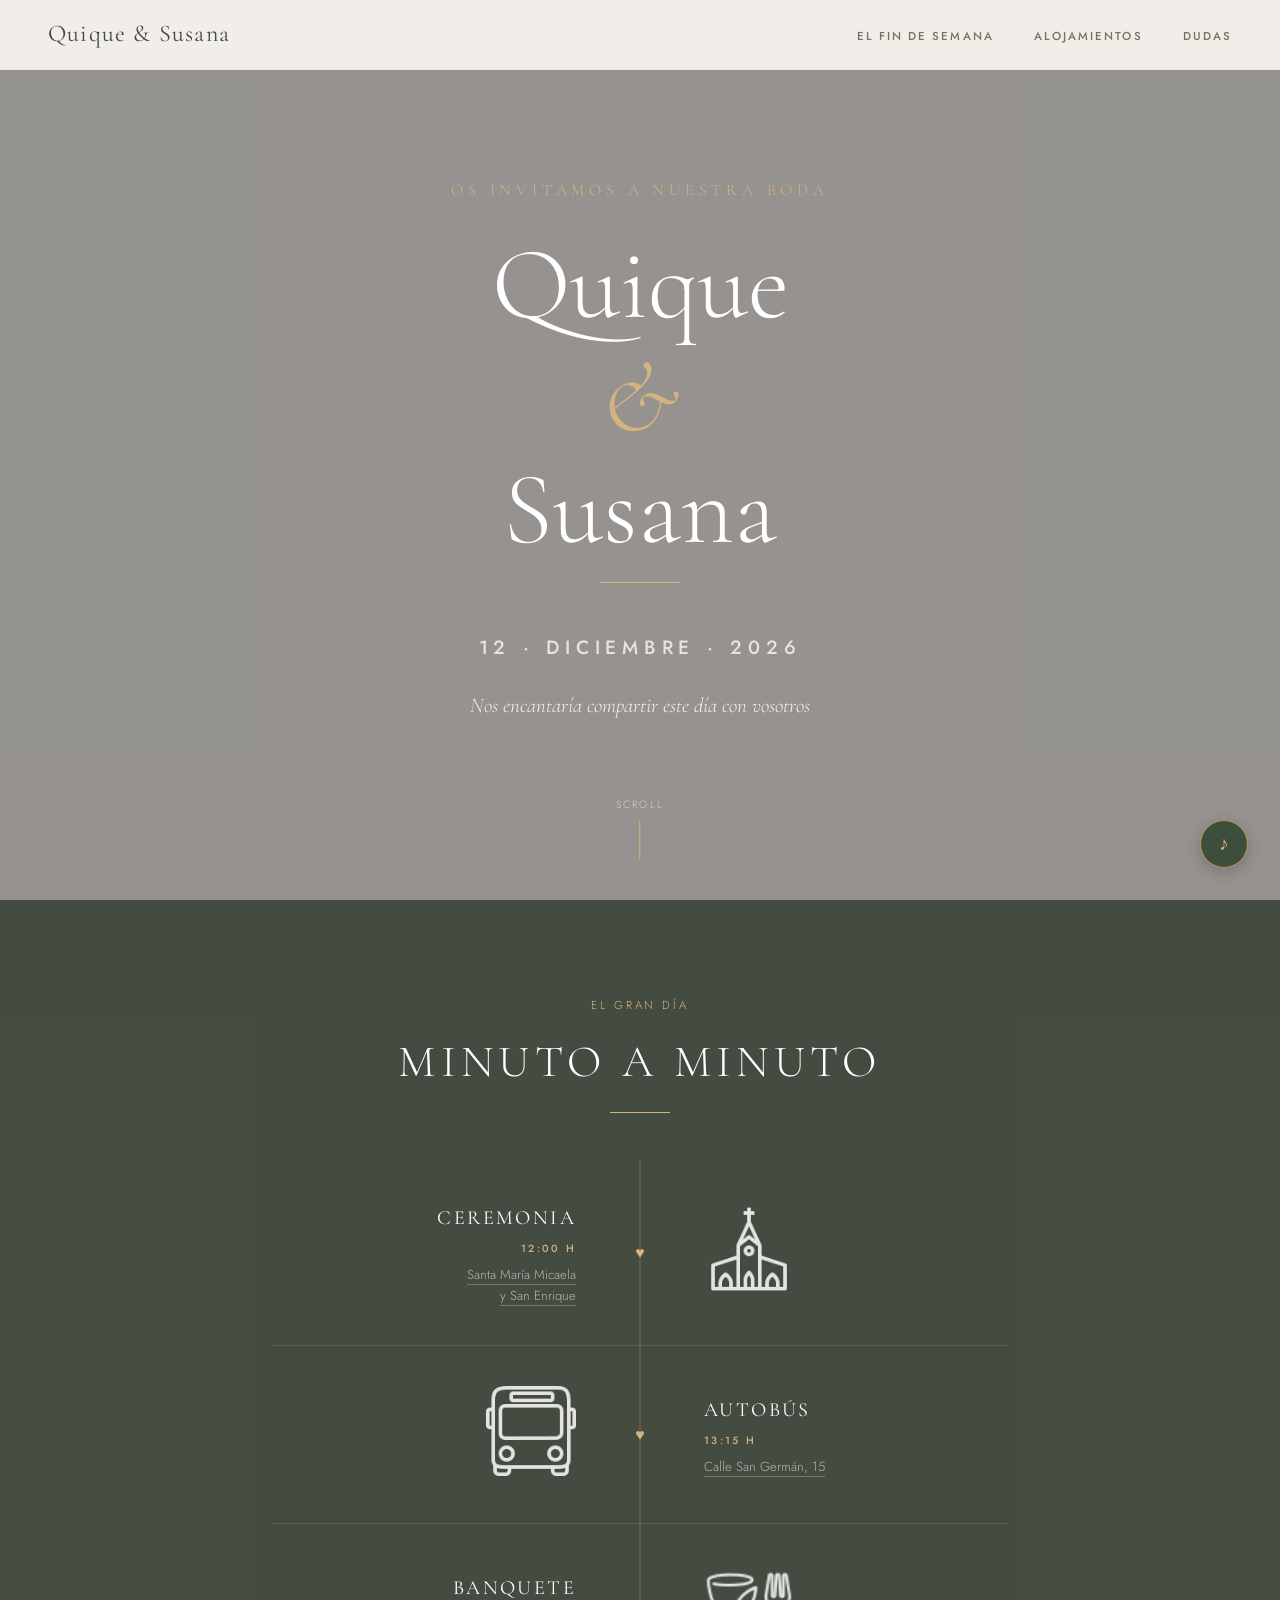
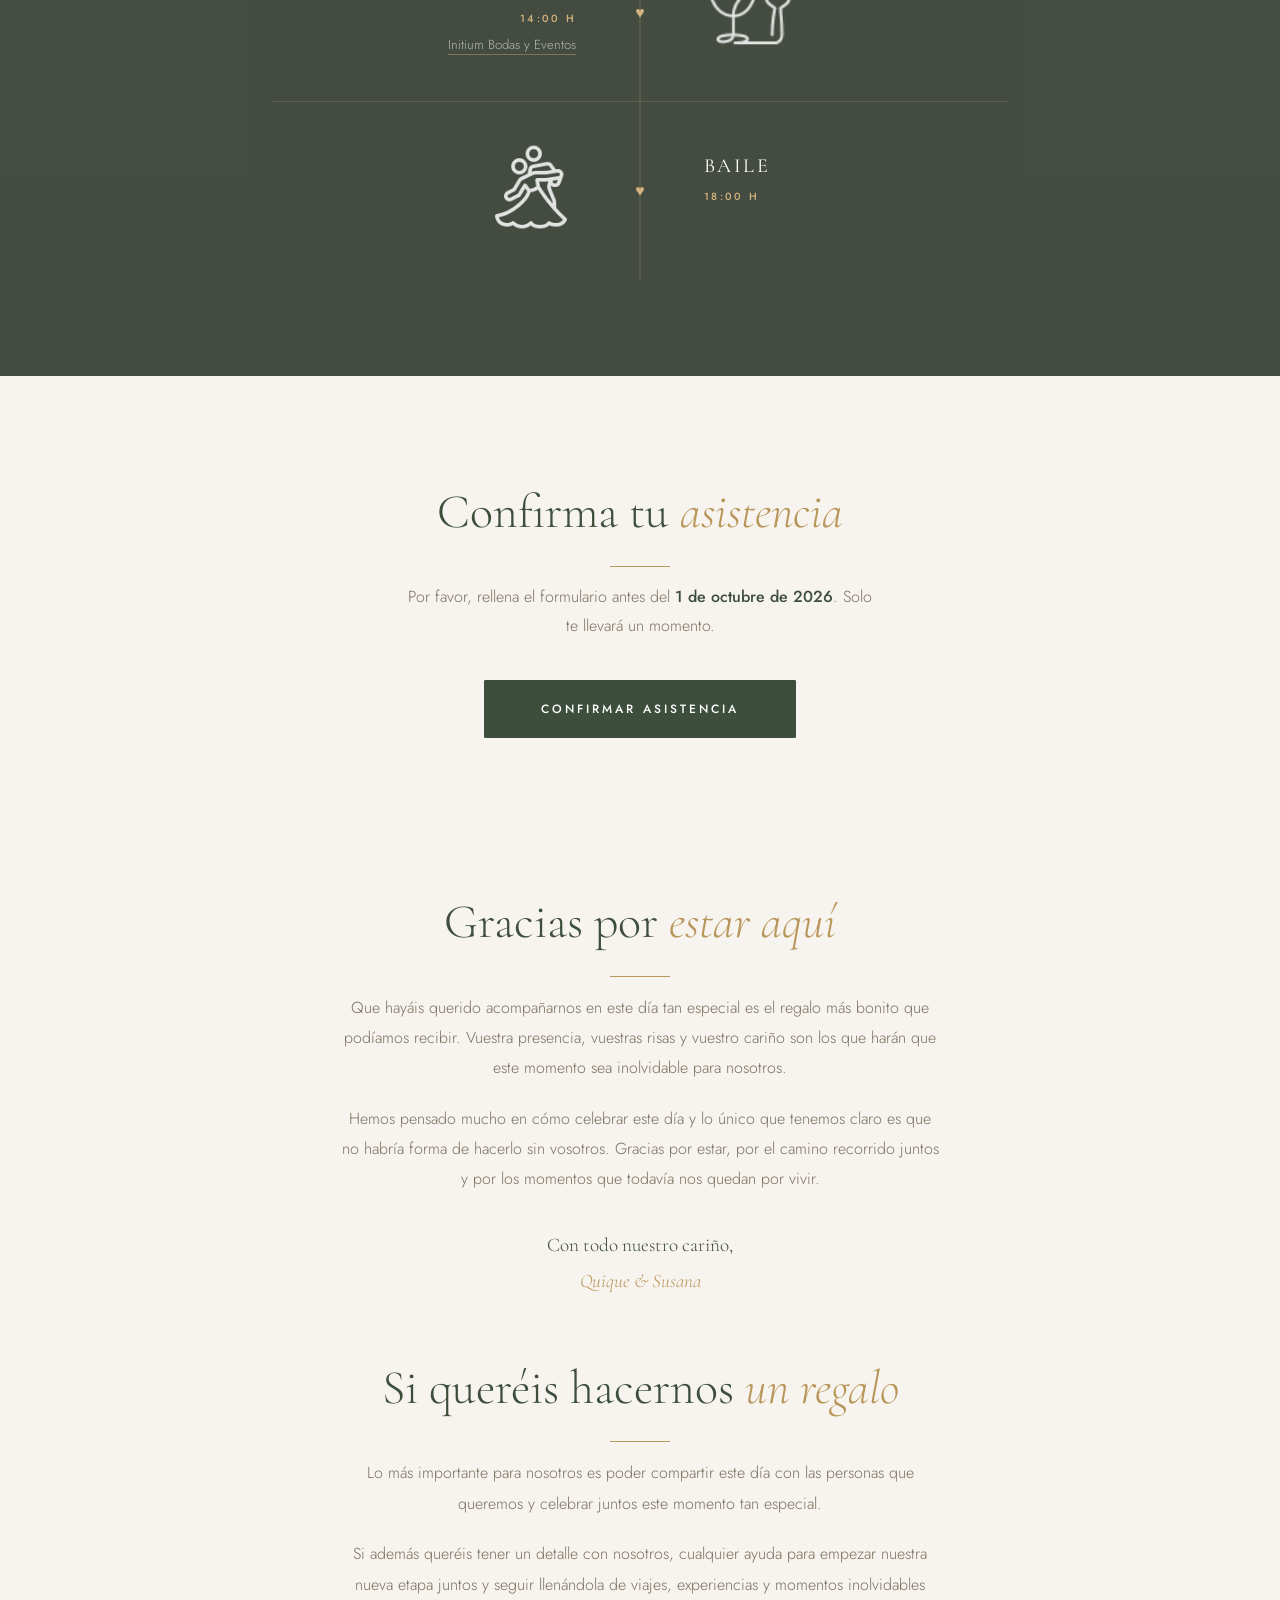
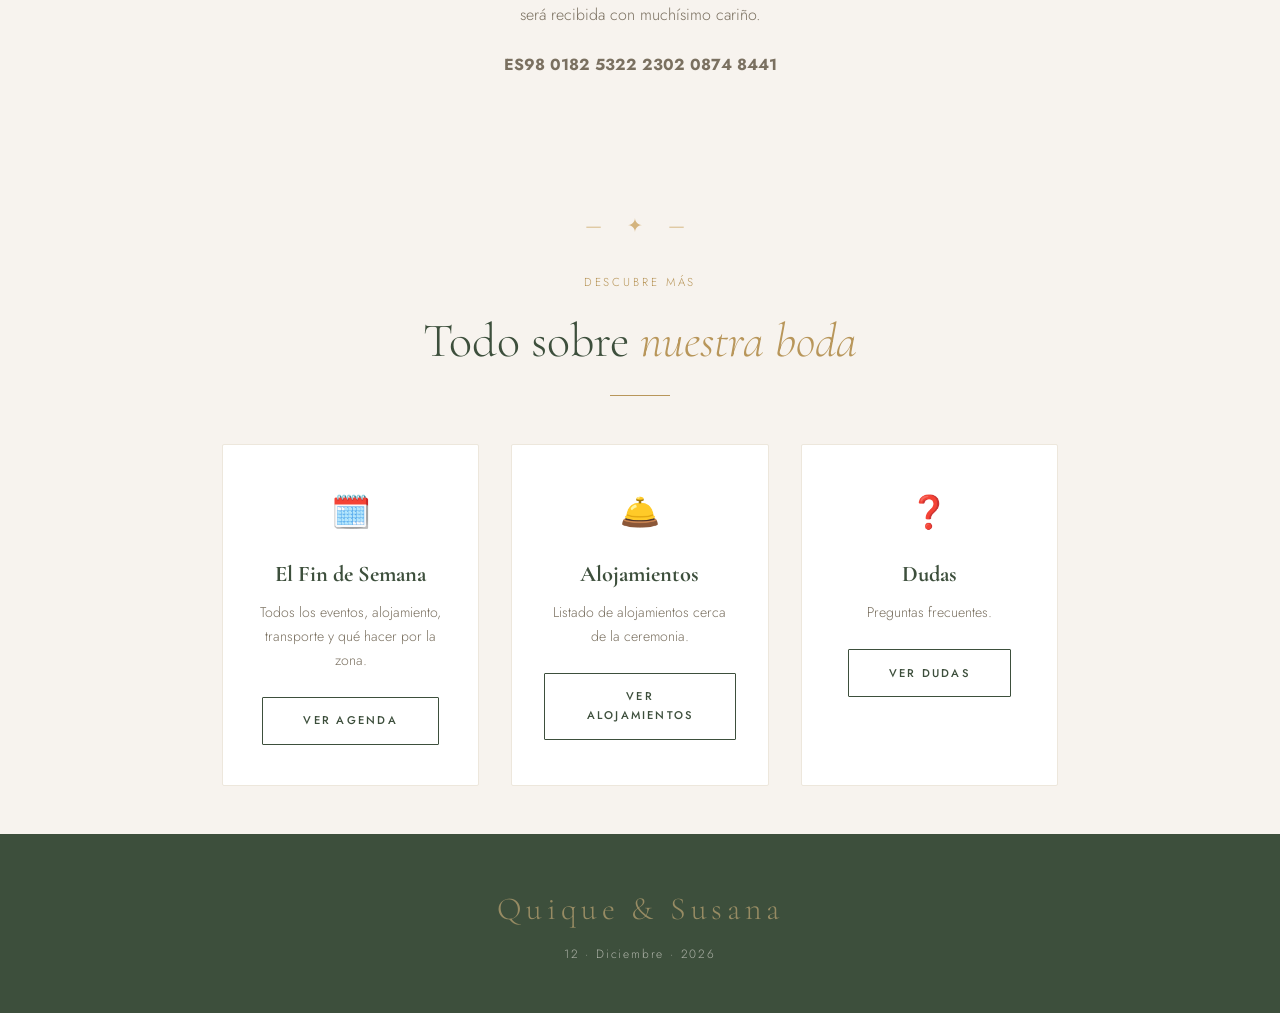
==== commit 2ae87ba1: "Update index.html" ====
--- a/index.html
+++ b/index.html
@@ -143,7 +143,7 @@
     <p class="section-subtitle">Descubre más</p>
     <h2 class="section-title">Todo sobre <em>nuestra boda</em></h2>
     <div class="section-divider"></div>
-    <div class="info-grid">      
+    <div class="info-grid" style="grid-template-columns: repeat(3, 1fr);">      
       <div class="info-block">
         <span class="info-icon">🗓️</span>
         <h3>El Fin de Semana</h3>
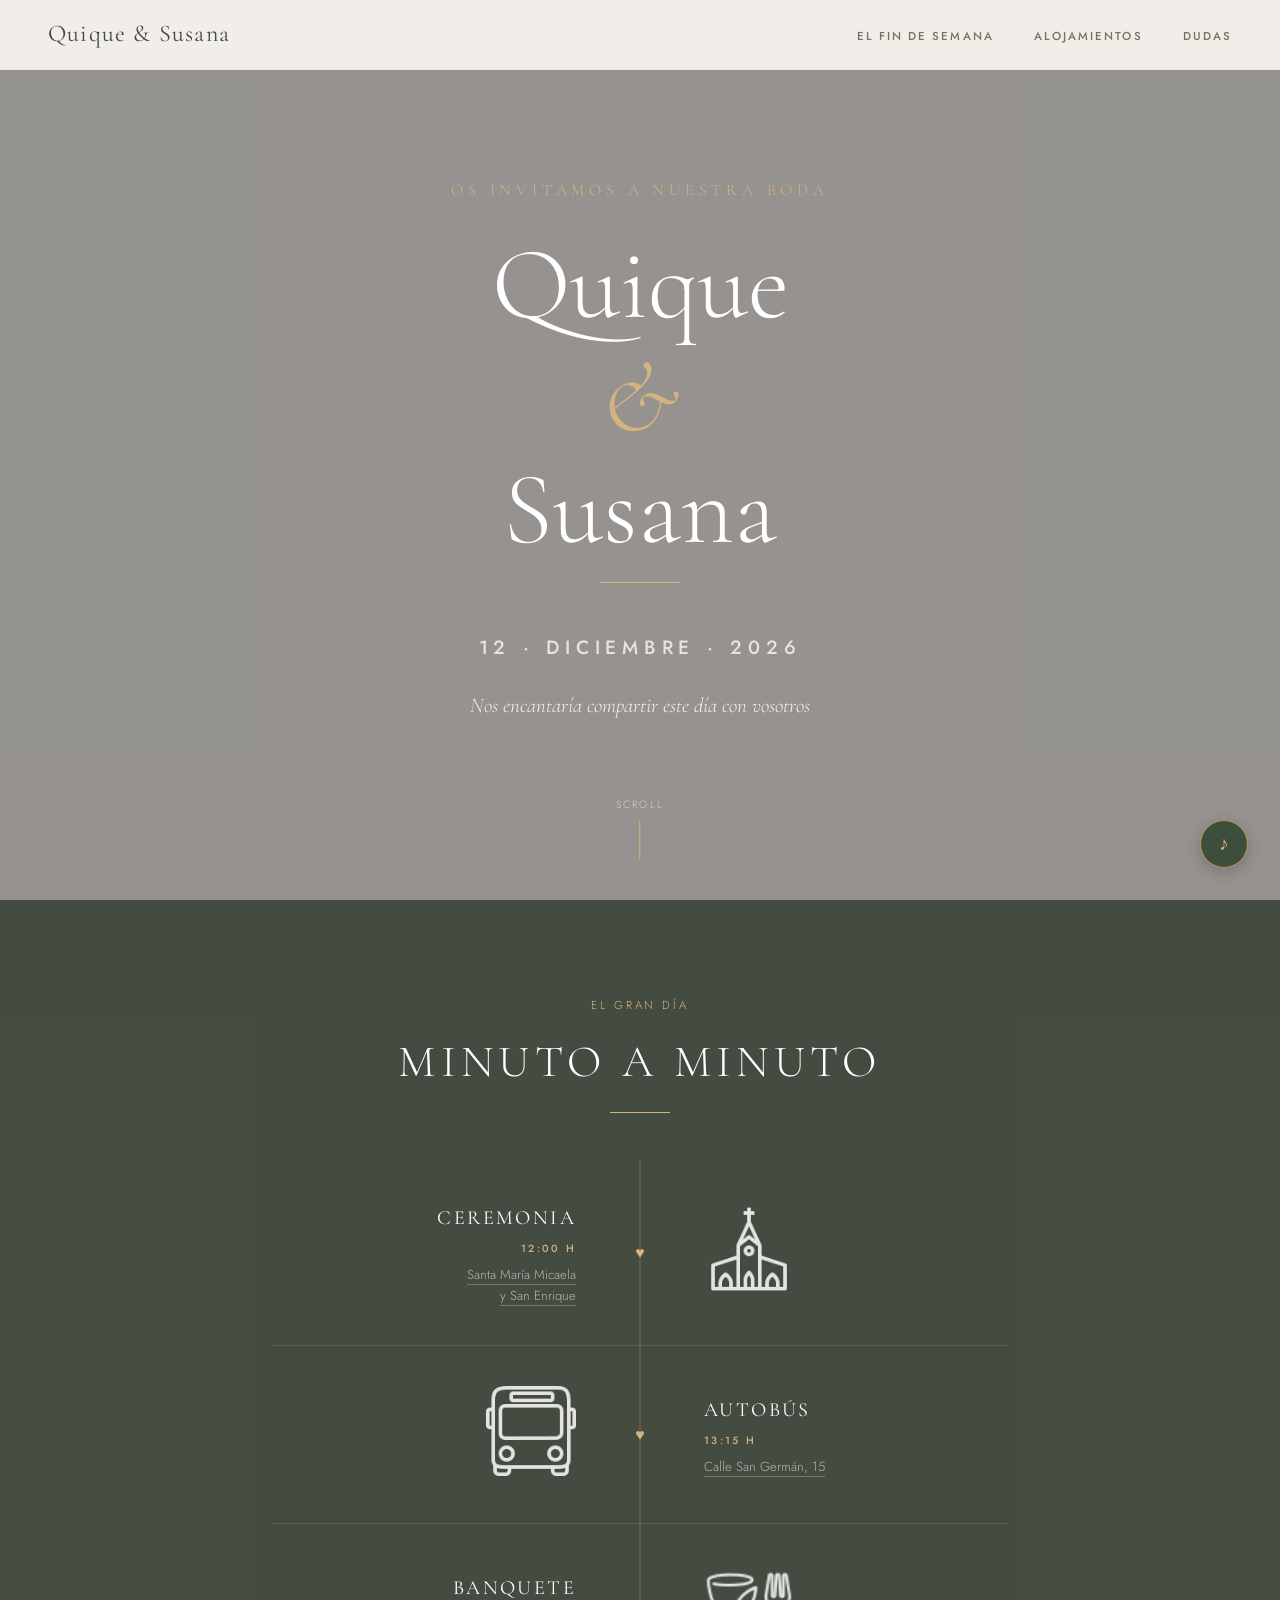
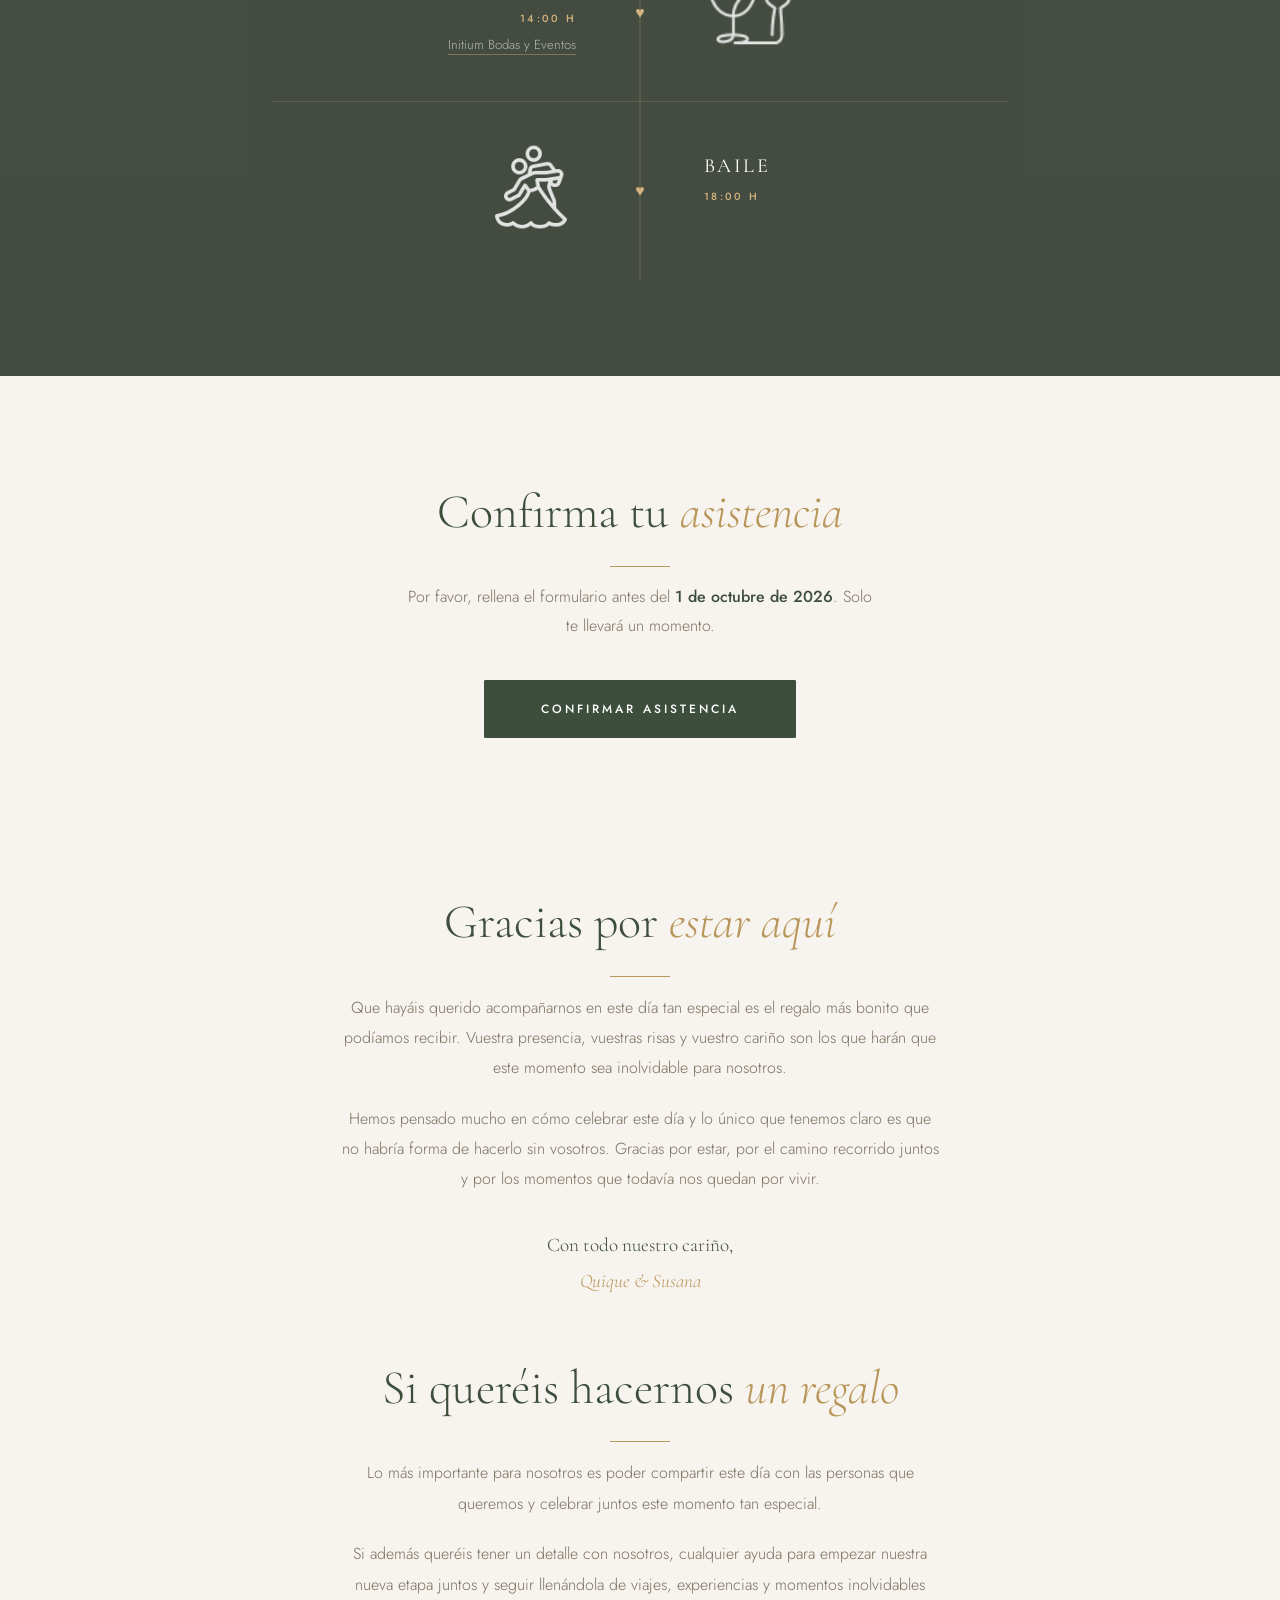
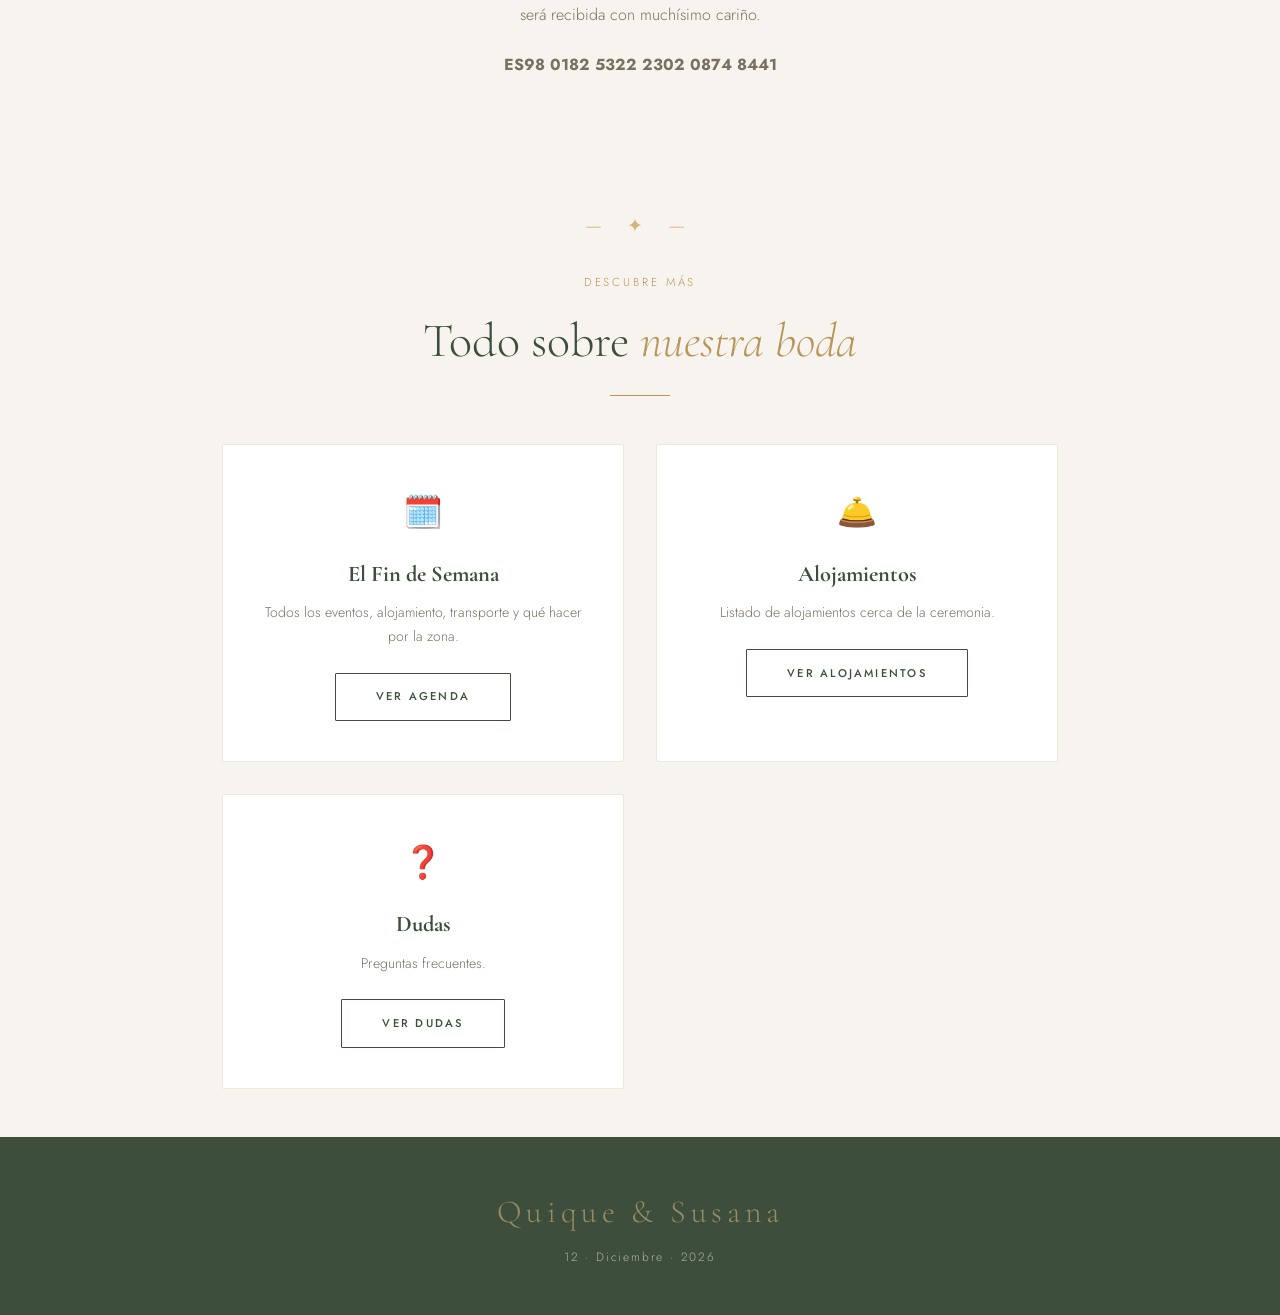
==== commit ad52dc35: "Update index.html" ====
--- a/index.html
+++ b/index.html
@@ -143,7 +143,7 @@
     <p class="section-subtitle">Descubre más</p>
     <h2 class="section-title">Todo sobre <em>nuestra boda</em></h2>
     <div class="section-divider"></div>
-    <div class="info-grid" style="grid-template-columns: repeat(3, 1fr);">      
+    <div class="info-grid info-grid-3">      
       <div class="info-block">
         <span class="info-icon">🗓️</span>
         <h3>El Fin de Semana</h3>
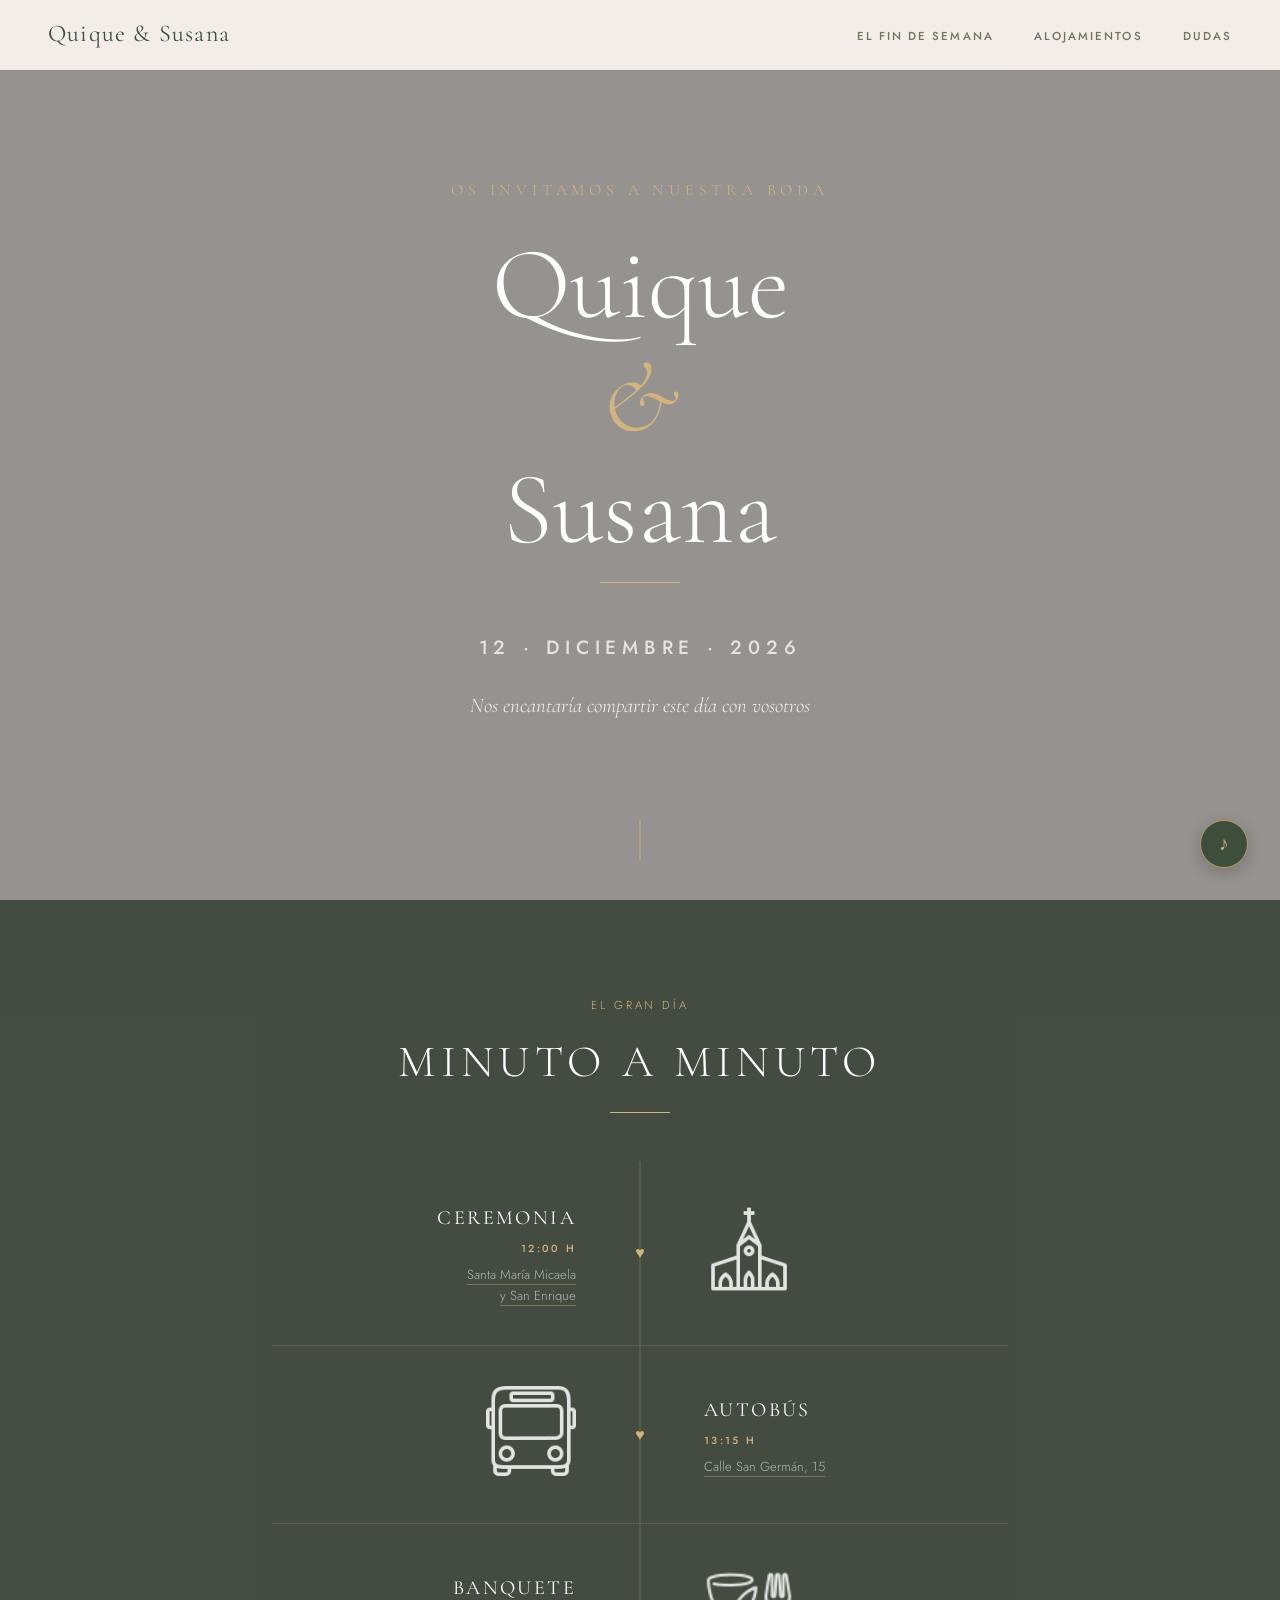
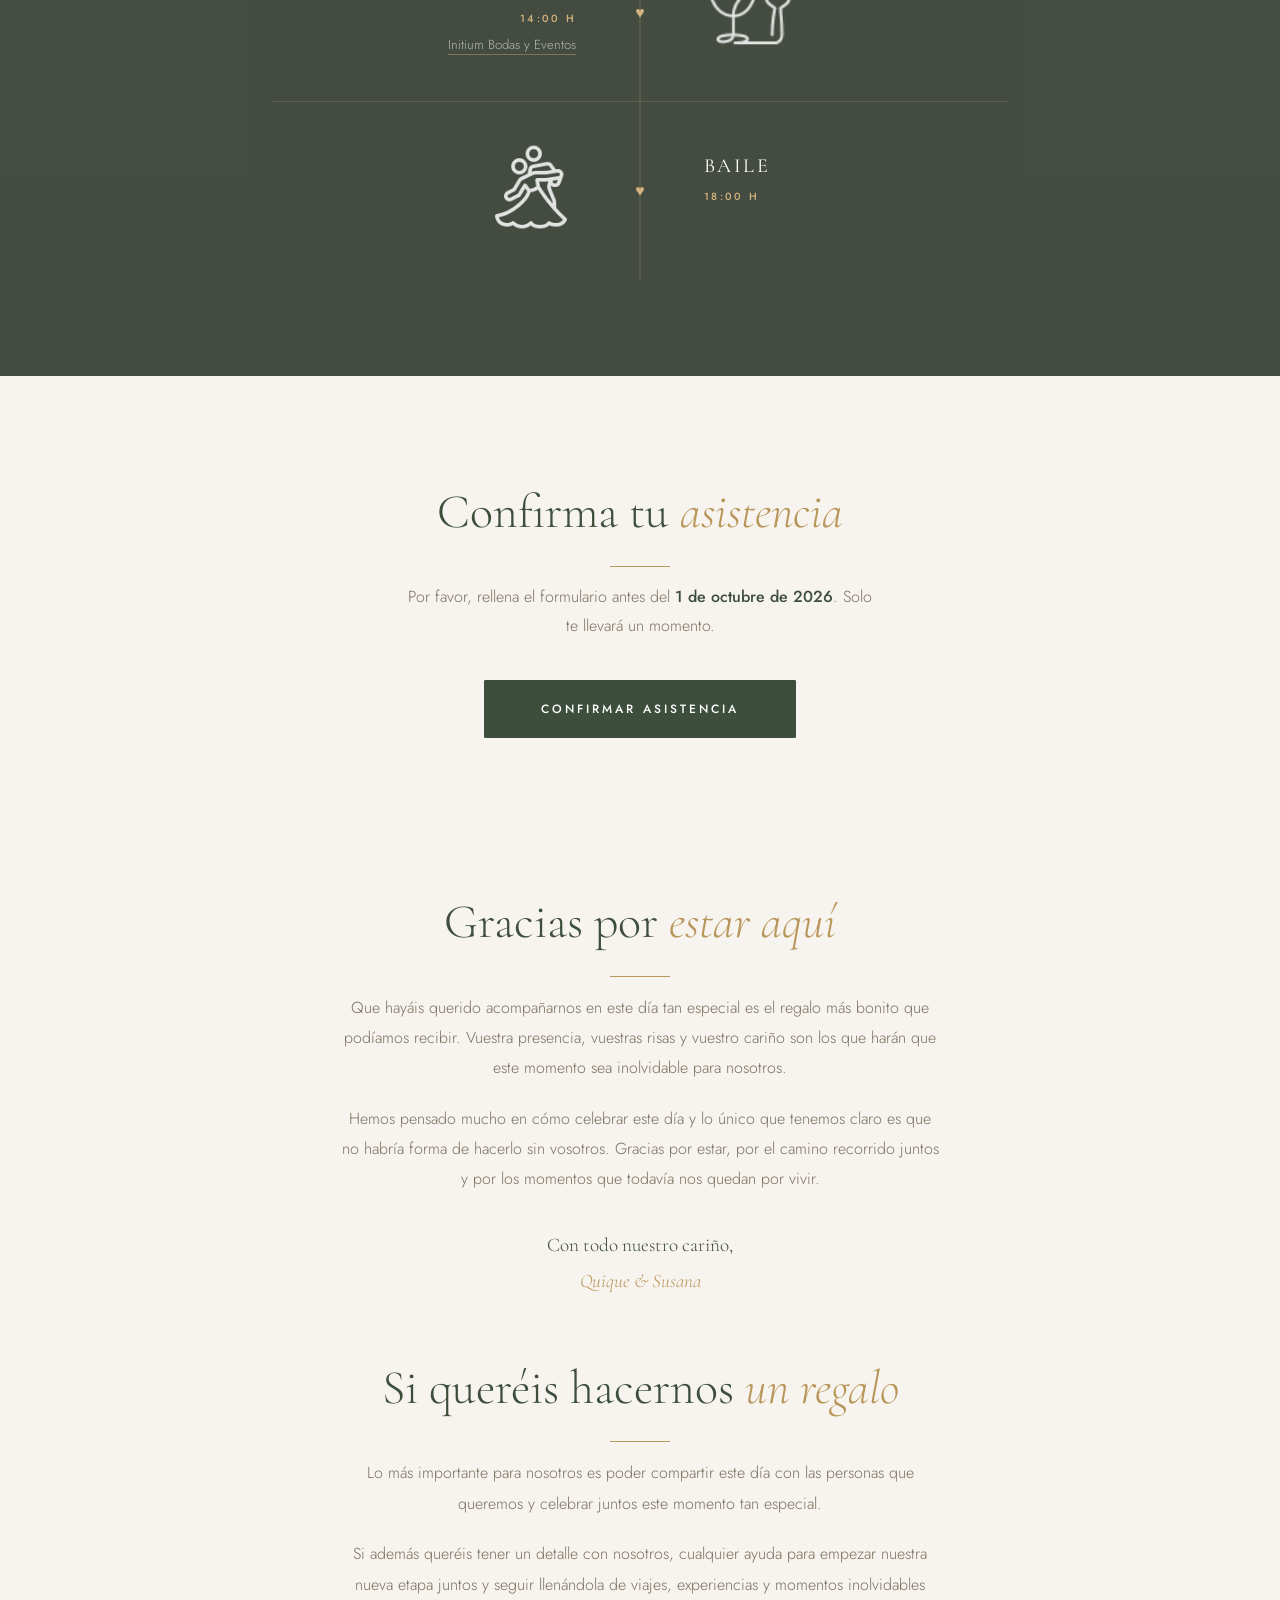
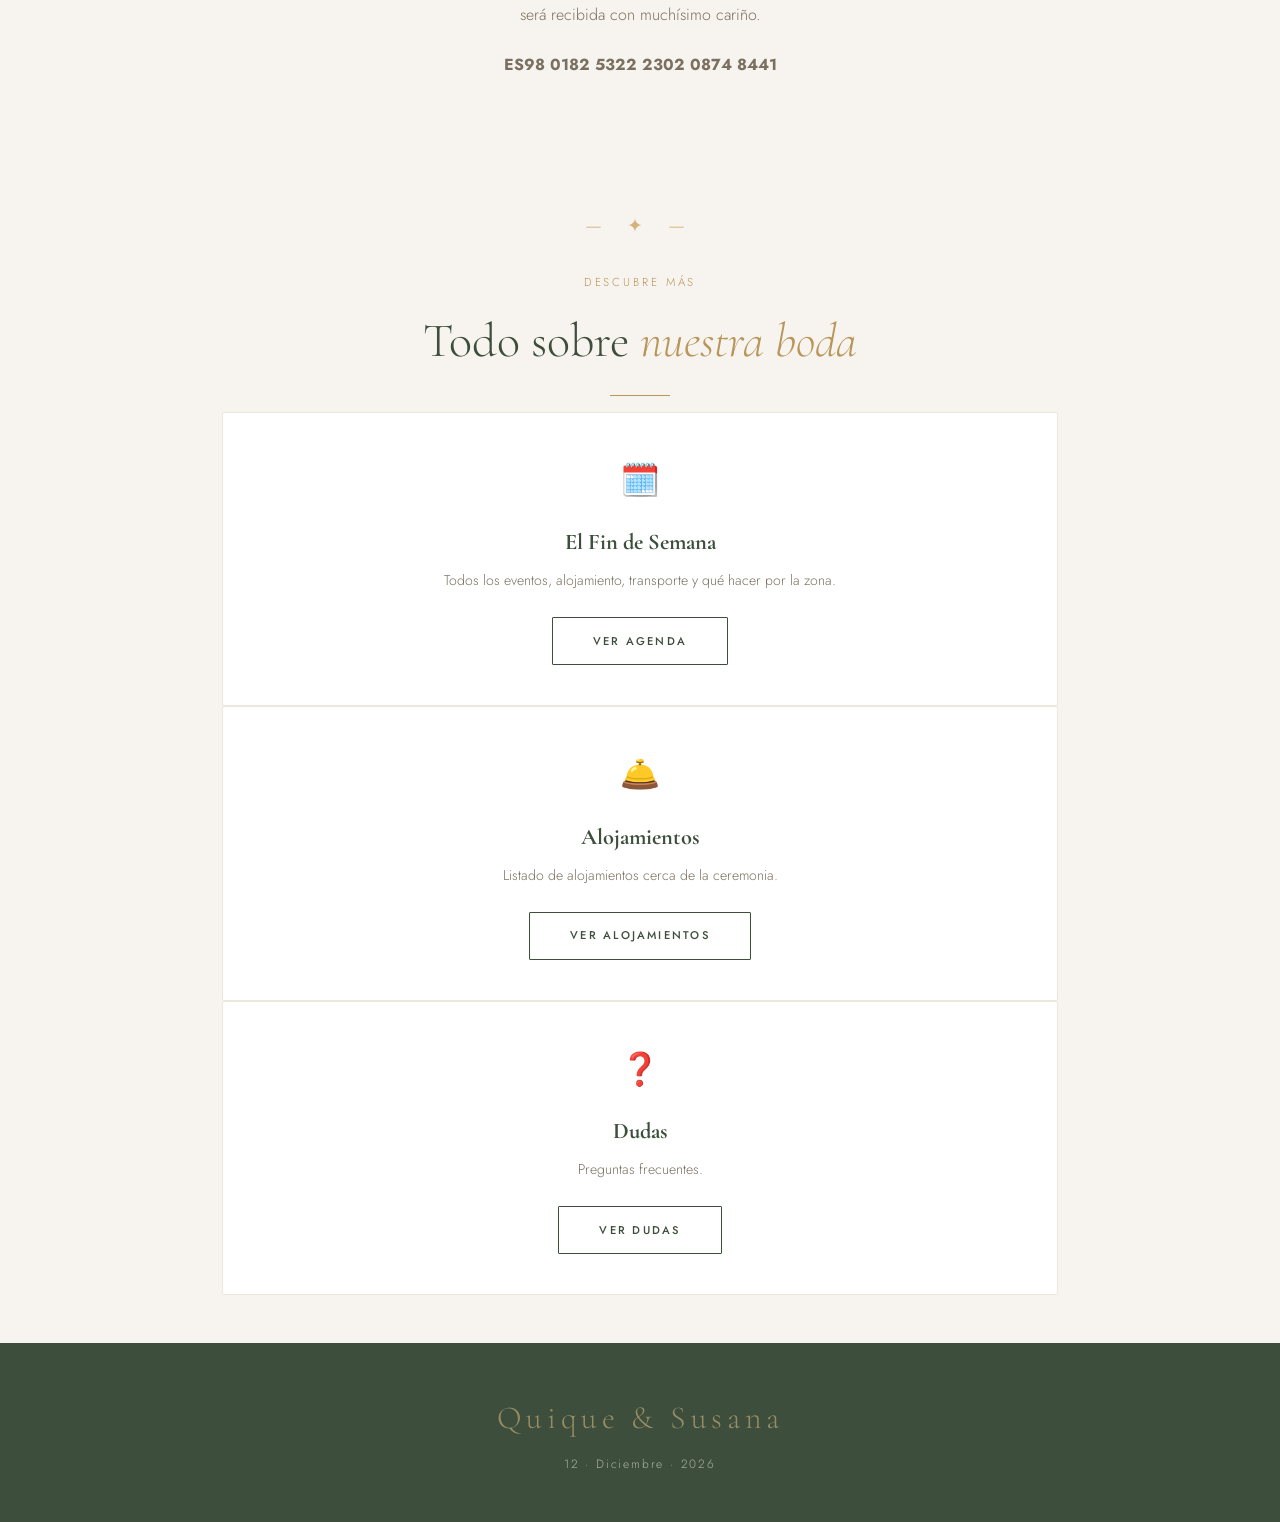
==== commit 7d5bef4b: "Update index.html" ====
--- a/index.html
+++ b/index.html
@@ -20,14 +20,14 @@
   </button>
 
   <!-- HERO -->
-  <section class="hero">
-    <p class="hero-ornament">Os invitamos a nuestra boda</p>
-    <h1>Quique<br><em>&amp;</em><br>Susana</h1>
-    <div class="hero-divider"></div>
-    <p class="hero-fecha">12 · Diciembre · 2026</p>
-    <p class="hero-tagline">Nos encantaría compartir este día con vosotros</p>
-    <div class="scroll-hint"><span>Scroll</span></div>
-  </section>
+<section class="hero">
+  <p class="hero-ornament hero-fade">Os invitamos a nuestra boda</p>
+  <h1 class="hero-fade">Quique<br><em>&amp;</em><br>Susana</h1>
+  <div class="hero-divider hero-fade"></div>
+  <p class="hero-fecha hero-fade">12 · Diciembre · 2026</p>
+  <p class="hero-tagline hero-fade">Nos encantaría compartir este día con vosotros</p>
+  <div class="scroll-hint"></div>
+</section>
 
 <!-- MINUTO A MINUTO -->
 <section class="seccion-timeline">
--- a/css/styles.css
+++ b/css/styles.css
@@ -261,10 +261,14 @@
 
 /* ---- ACCESOS RÁPIDOS ---- */
 .info-grid {
+   .info-grid-3 {
+  grid-template-columns: repeat(3, 1fr);
+}
+/*
   display: grid;
   grid-template-columns: repeat(auto-fit, minmax(260px, 1fr));
   gap: 2rem;
-  margin-top: 3rem;
+  margin-top: 3rem; */
 }
 
 .info-block {
@@ -862,6 +866,7 @@
   .hero h1 { font-size: clamp(3rem, 12vw, 5rem); }
   .hero-tagline { font-size: 1.1rem; }
   .info-grid { grid-template-columns: 1fr; gap: 1.25rem; }
+  .info-grid-3 { grid-template-columns: 1fr; }
   .info-block { padding: 2rem 1.5rem; }
   .event-card { padding: 1.75rem; }
   .person-grid { grid-template-columns: 1fr; }
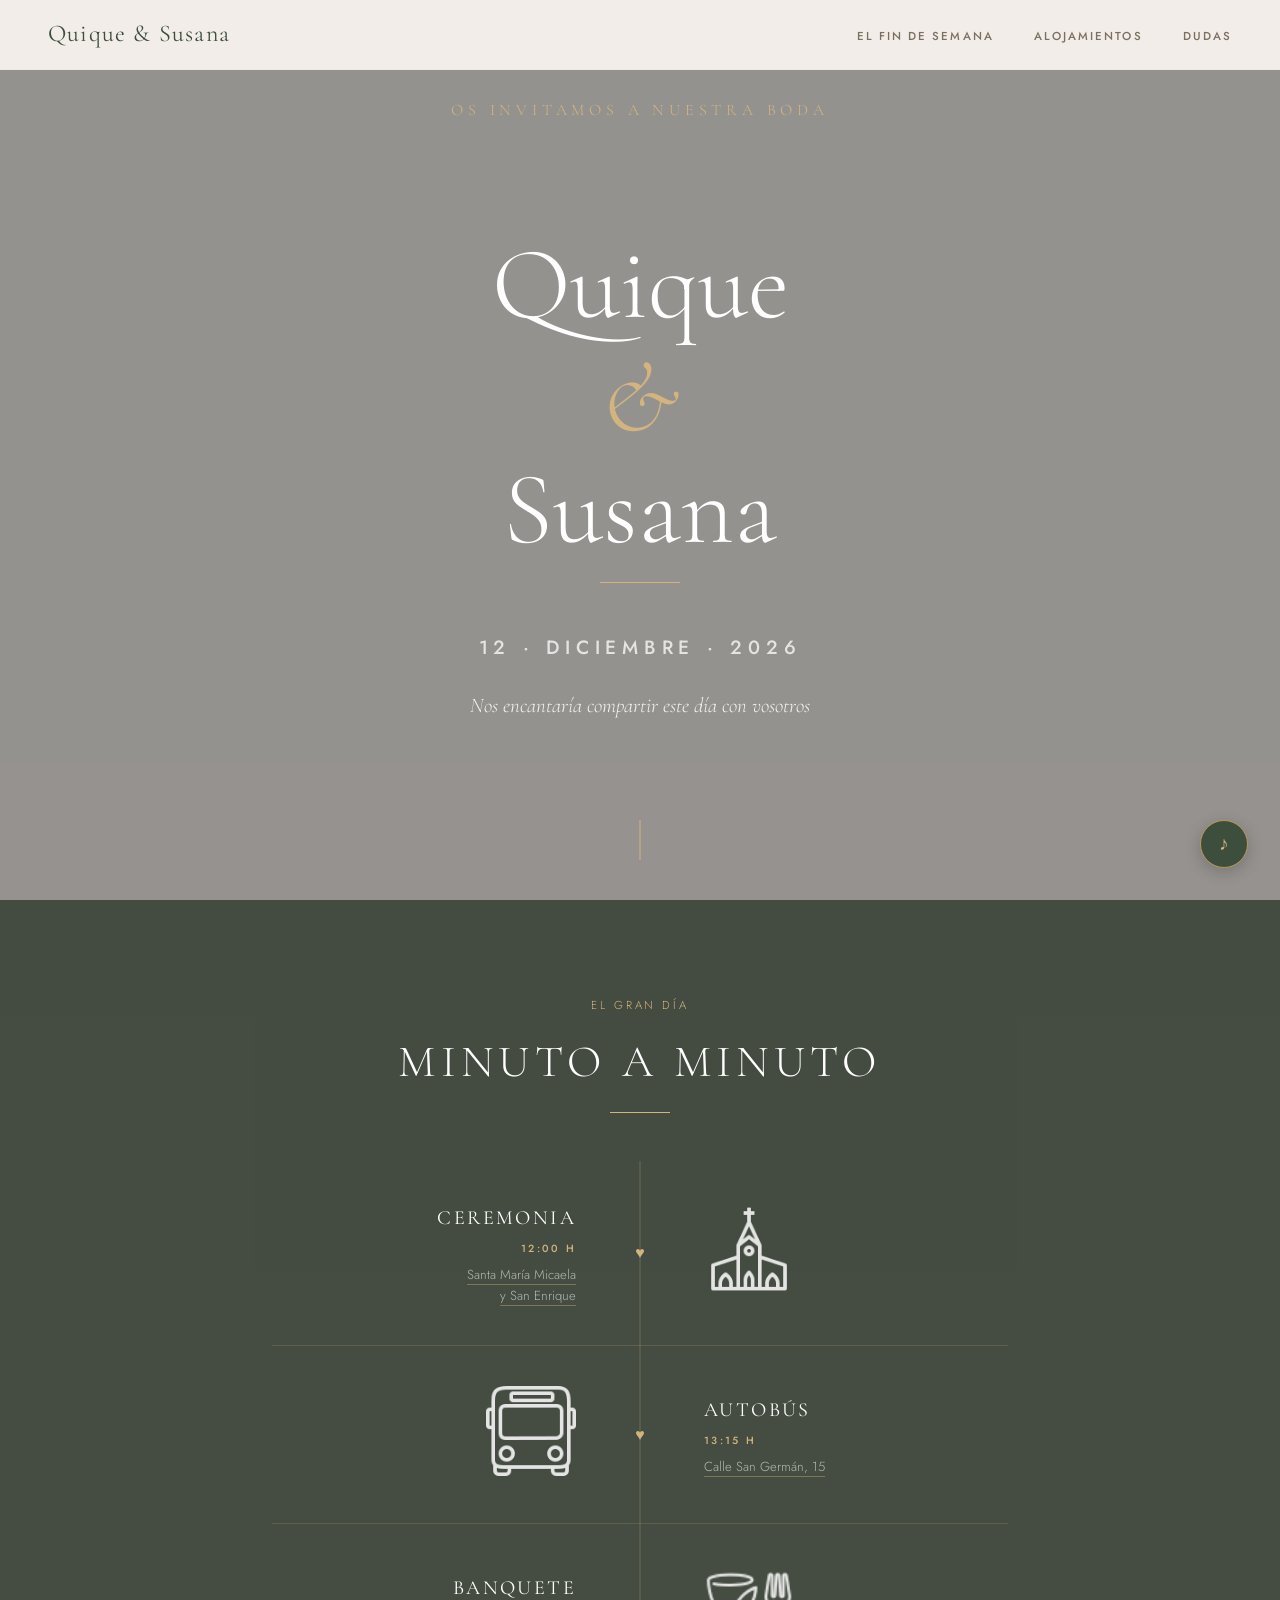
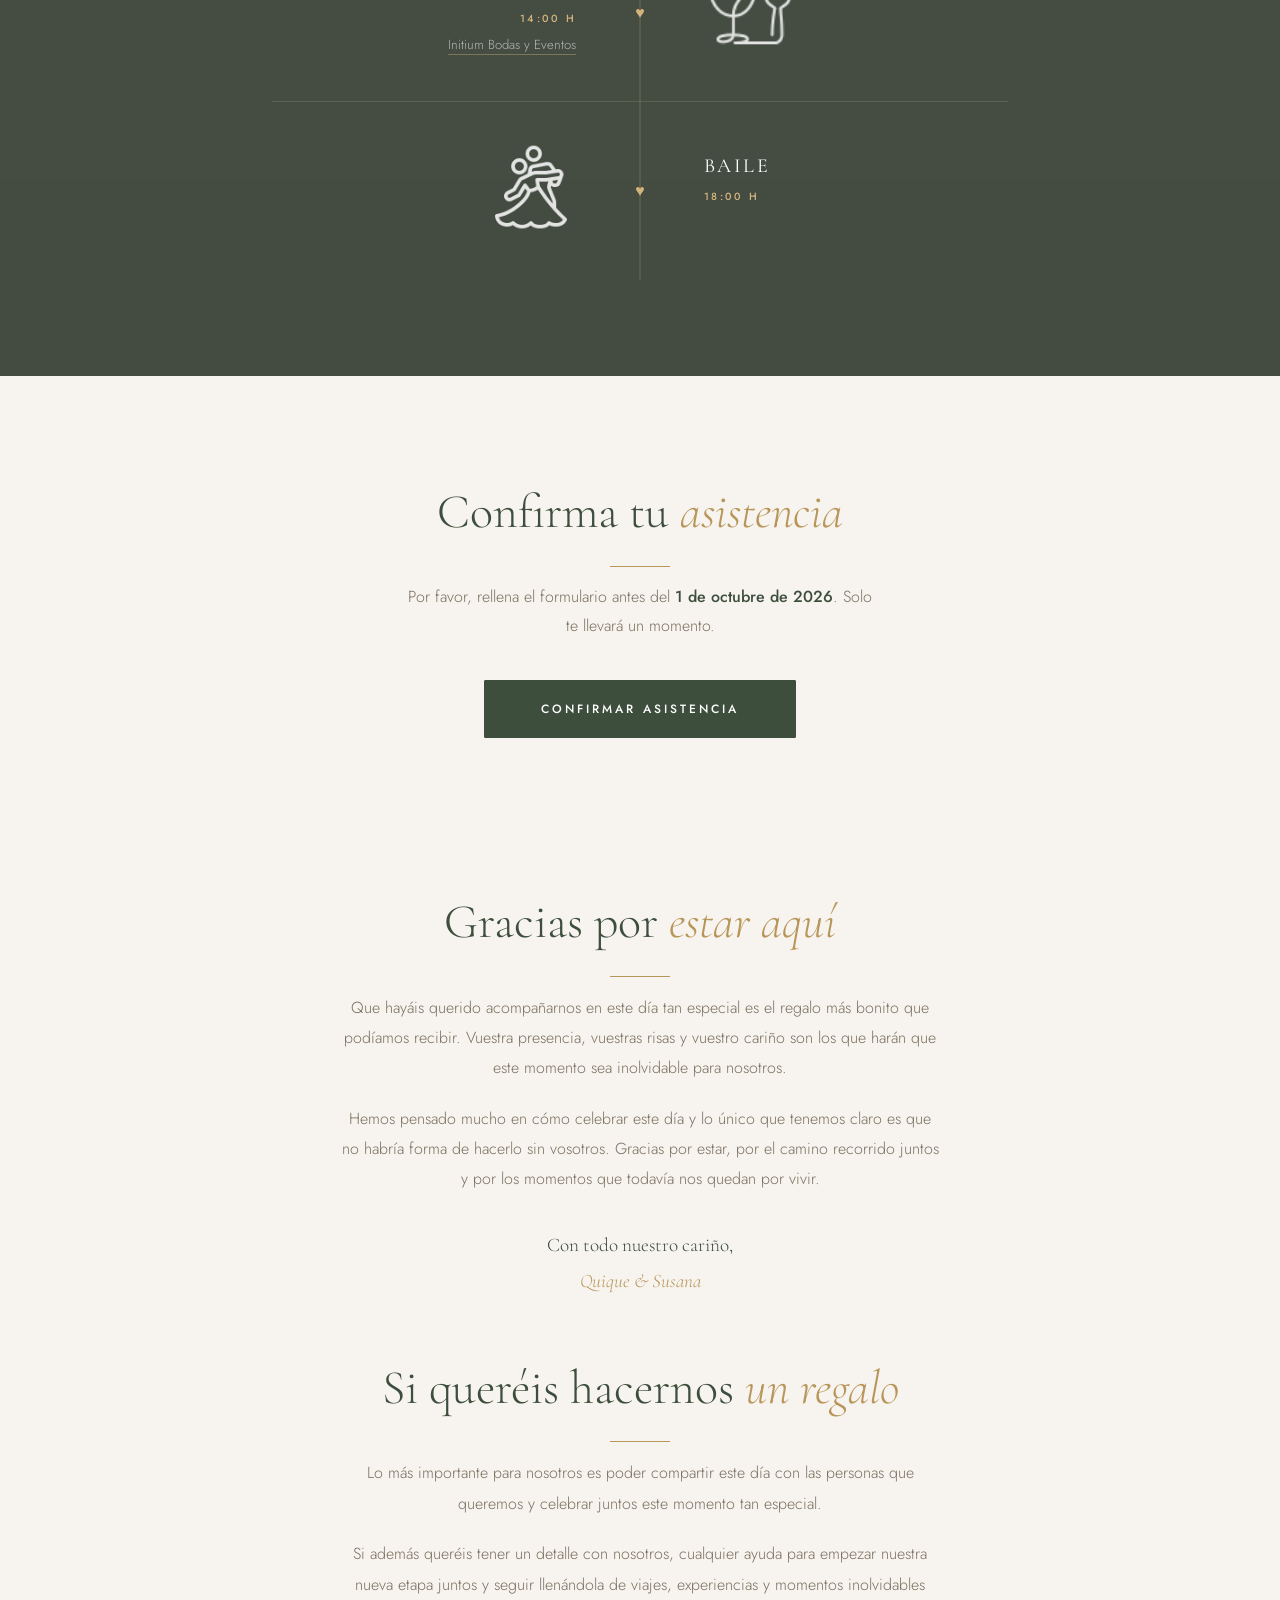
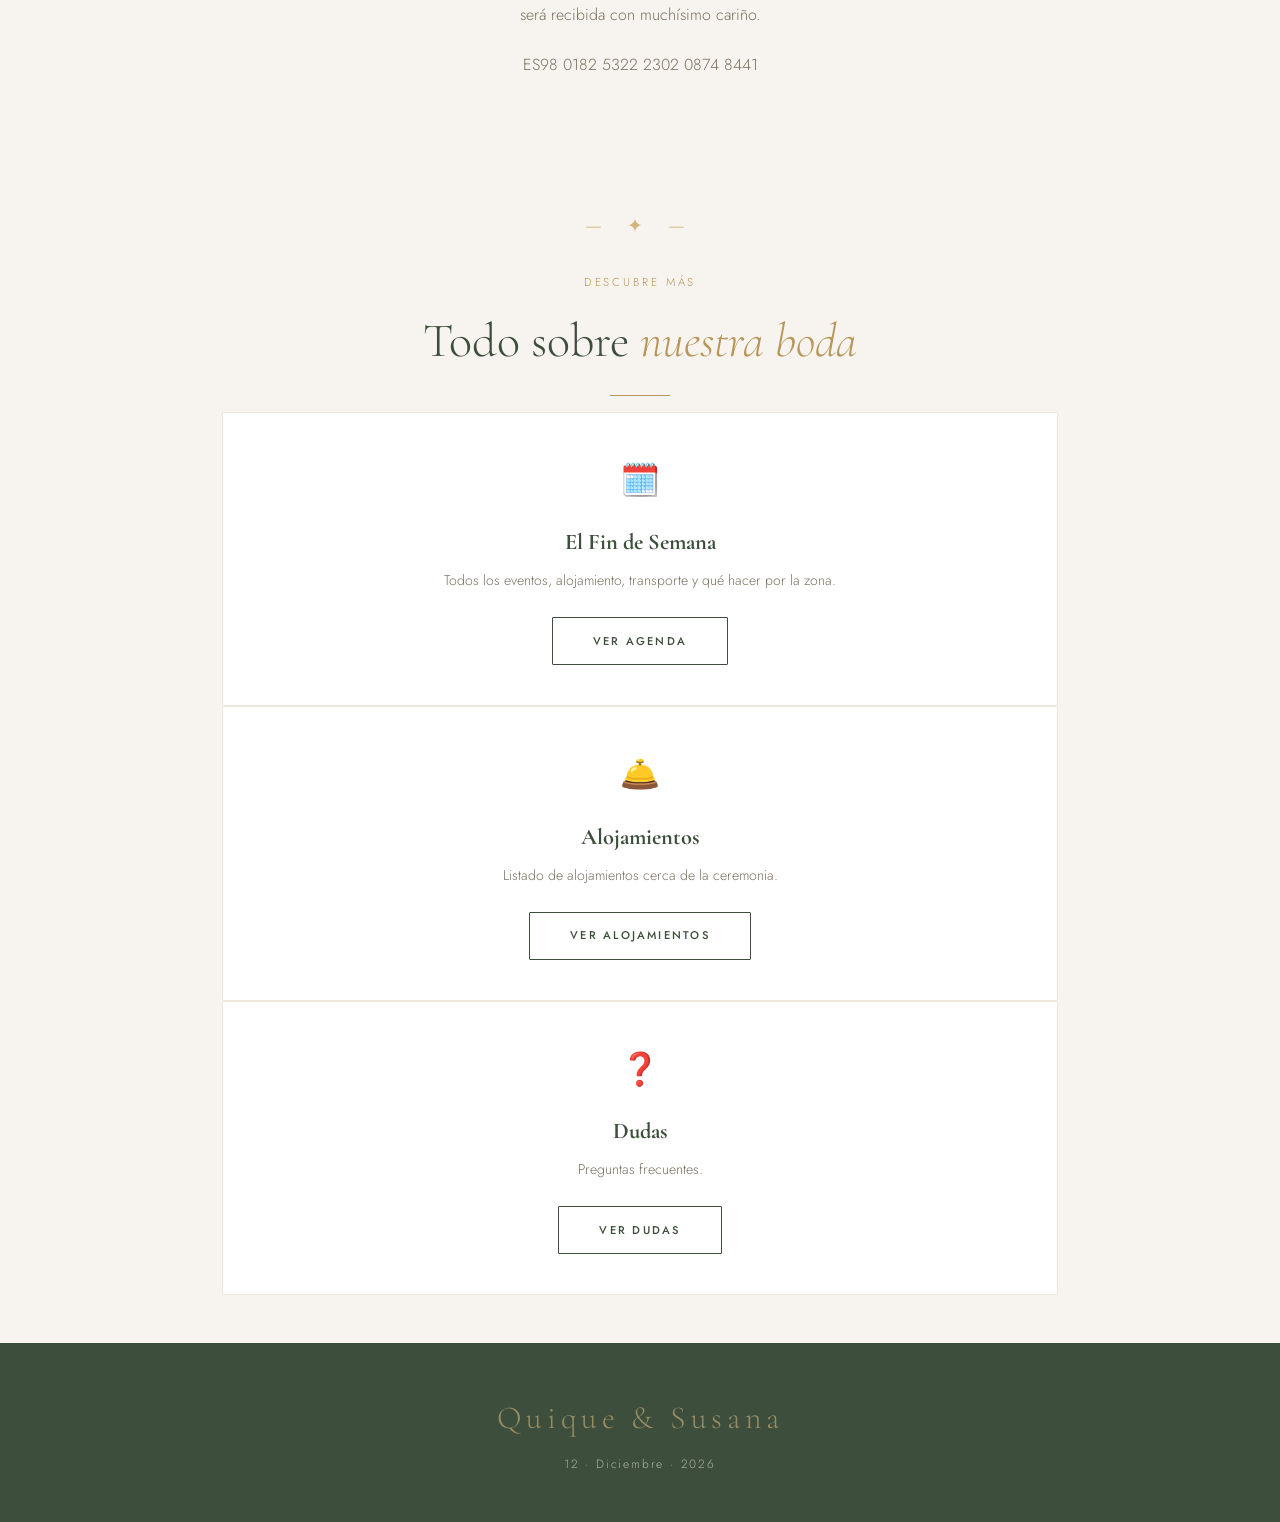
==== commit 0ea7e64a: "Update index.html" ====
--- a/index.html
+++ b/index.html
@@ -133,7 +133,7 @@
     <p>Lo más importante para nosotros es poder compartir este día con las personas que queremos y celebrar juntos este momento tan especial.</p>
     <p>Si además queréis tener un detalle con nosotros, cualquier ayuda para empezar nuestra nueva etapa juntos y seguir llenándola de viajes, experiencias y momentos inolvidables será recibida con muchísimo cariño.</p>
     <p></p>
-  <p><strong>ES98 0182 5322 2302 0874 8441</strong></p>    
+  <p class="iban">ES98 0182 5322 2302 0874 8441</strong></p>    
   </div>
 </section>
   <div class="ornamental-divider">— ✦ —</div>
--- a/css/styles.css
+++ b/css/styles.css
@@ -103,7 +103,7 @@
   position: relative;
   background-image: url('https://raw.githubusercontent.com/Quaque17/Quaque17.github.io/main/img/039fe354-429a-420e-af50-00321ff71bb2.jpeg');
   background-size: cover;
-  background-position: center center;
+  background-position: center 30%;
   background-repeat: no-repeat;
   overflow: hidden;
 }
@@ -128,6 +128,9 @@
   text-transform: uppercase;
   color: #d4b47e;
   margin-bottom: 1.5rem;
+   
+  position: relative;
+  top: -80px;
 }
 
 .hero h1 {
@@ -337,7 +340,7 @@
 .seccion-timeline {
   background-image: url('https://raw.githubusercontent.com/Quaque17/Quaque17.github.io/main/img/039fe354-429a-420e-af50-00321ff71bb2.jpeg');
   background-size: cover;
-  background-position: center center;
+  background-position: center 30%;
   background-attachment: fixed;
   position: relative;
   padding: 6rem 0;
@@ -838,6 +841,25 @@
 
 .restaurante-ir:hover { color: var(--verde); }
 
+/* ---- HERO FADE ---- */
+.hero-fade {
+  opacity: 0;
+  transform: translateY(12px);
+  animation: heroFadeIn 1s ease forwards;
+}
+
+.hero-ornament.hero-fade { animation-delay: 2.0s; }
+.hero h1.hero-fade       { animation-delay: 7.0s; }
+.hero-divider.hero-fade  { animation-delay: 7.2s; }
+.hero-fecha.hero-fade    { animation-delay: 7.5s; }
+.hero-tagline.hero-fade  { animation-delay: 4.0s; }
+
+@keyframes heroFadeIn {
+  to {
+    opacity: 1;
+    transform: translateY(0);
+  }
+}
 /* ==============================
    MOBILE
    ============================== */
@@ -872,7 +894,7 @@
   .person-grid { grid-template-columns: 1fr; }
   .lista-box { padding: 2rem 1.5rem; }
   .info-sub-grid { grid-template-columns: 1fr; }
-
+  
   .music-btn {
     bottom: 1.25rem;
     right: 1.25rem;
